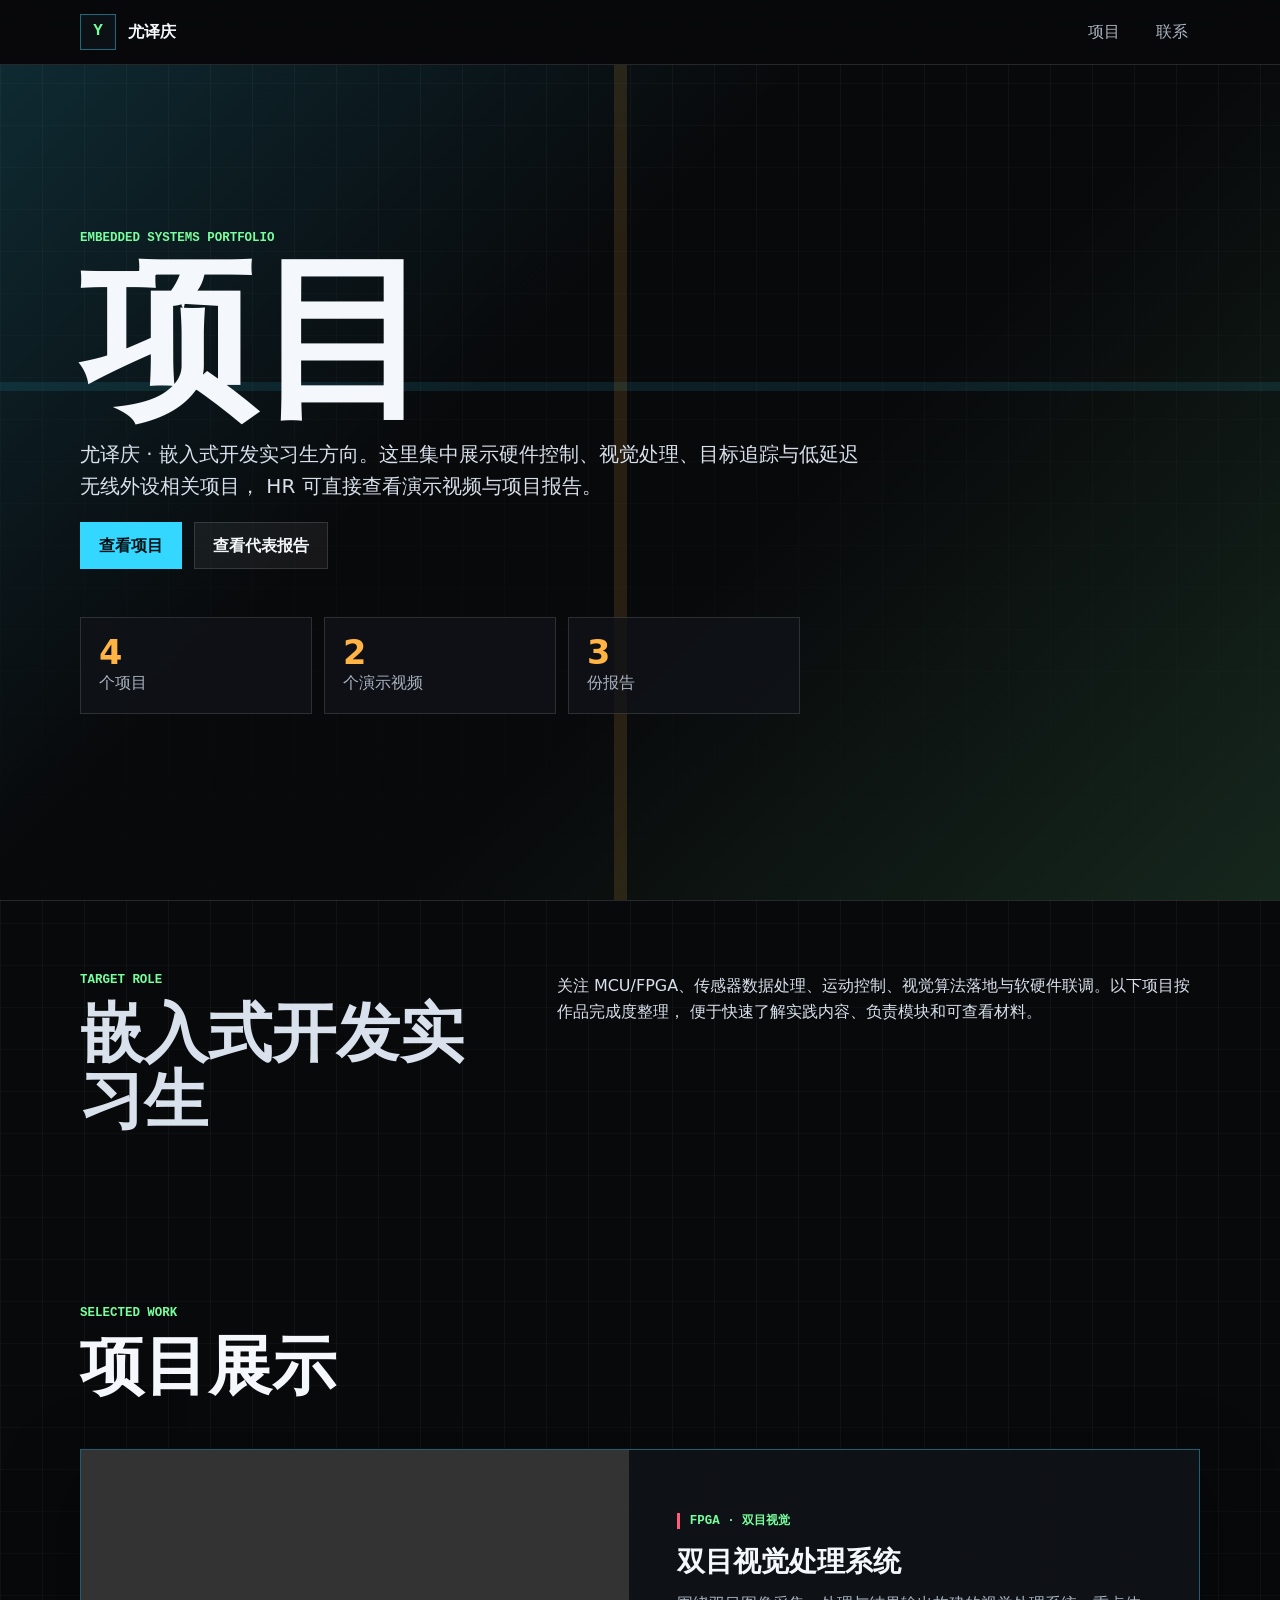
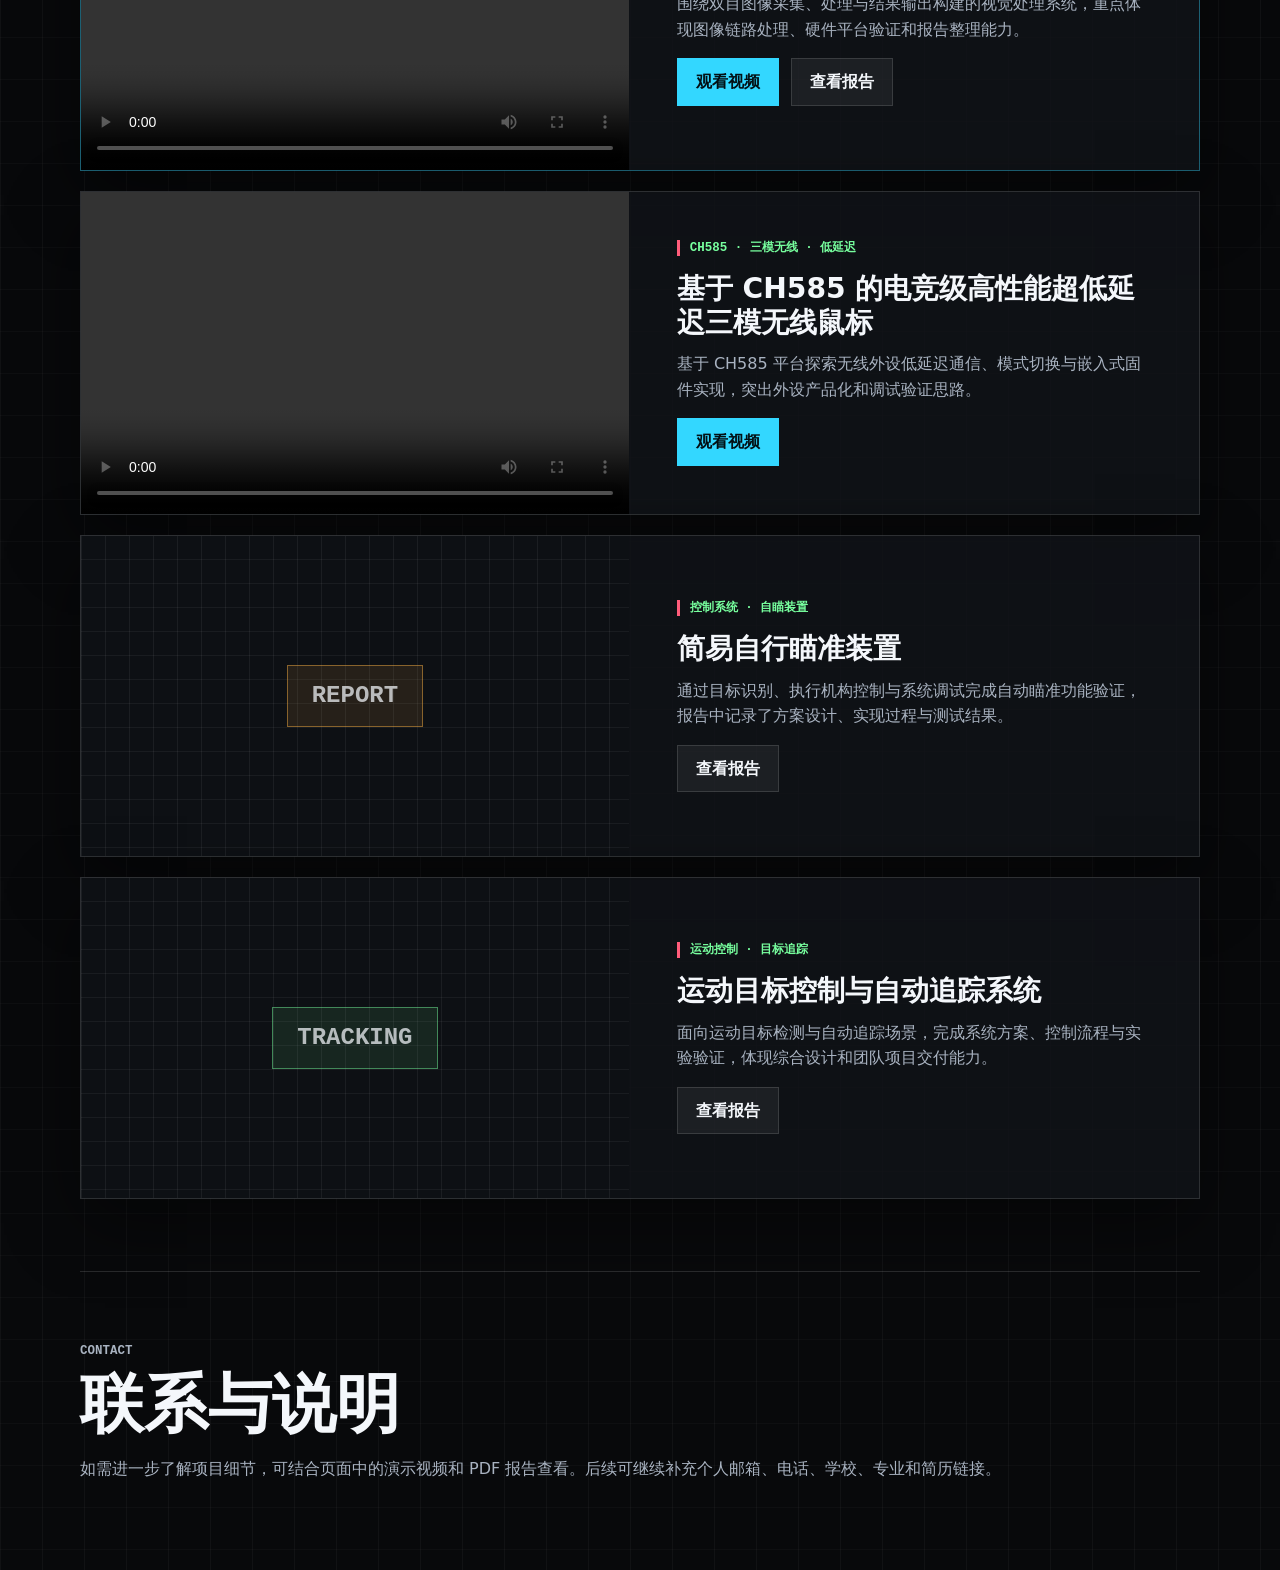
==== index.html @ e575bc6d "Add project portfolio site" ====
<!doctype html>
<html lang="zh-CN">
  <head>
    <meta charset="utf-8" />
    <meta name="viewport" content="width=device-width, initial-scale=1" />
    <title>尤译庆 | 嵌入式开发实习生项目集</title>
    <meta
      name="description"
      content="尤译庆的嵌入式开发实习生项目作品集，包含项目演示视频与报告文档。"
    />
    <link rel="stylesheet" href="styles.css" />
  </head>
  <body>
    <header class="site-header">
      <nav class="nav" aria-label="主导航">
        <a class="brand" href="#top" aria-label="返回首页">
          <span class="brand-mark">Y</span>
          <span>尤译庆</span>
        </a>
        <div class="nav-links">
          <a href="#projects">项目</a>
          <a href="#contact">联系</a>
        </div>
      </nav>
    </header>

    <main id="top">
      <section class="hero">
        <div class="hero-grid" aria-hidden="true"></div>
        <div class="hero-inner">
          <p class="eyebrow">Embedded Systems Portfolio</p>
          <h1>项目</h1>
          <p class="hero-copy">
            尤译庆 · 嵌入式开发实习生方向。这里集中展示硬件控制、视觉处理、目标追踪与低延迟无线外设相关项目，
            HR 可直接查看演示视频与项目报告。
          </p>
          <div class="hero-actions">
            <a class="button primary" href="#projects">查看项目</a>
            <a class="button secondary" href="assets/reports/binocular-vision-report.pdf" target="_blank" rel="noreferrer">
              查看代表报告
            </a>
          </div>
          <div class="stats" aria-label="作品集概览">
            <div>
              <strong>4</strong>
              <span>个项目</span>
            </div>
            <div>
              <strong>2</strong>
              <span>个演示视频</span>
            </div>
            <div>
              <strong>3</strong>
              <span>份报告</span>
            </div>
          </div>
        </div>
      </section>

      <section class="section intro" aria-label="求职方向">
        <div class="section-heading">
          <p class="eyebrow">Target Role</p>
          <h2>嵌入式开发实习生</h2>
        </div>
        <p>
          关注 MCU/FPGA、传感器数据处理、运动控制、视觉算法落地与软硬件联调。以下项目按作品完成度整理，
          便于快速了解实践内容、负责模块和可查看材料。
        </p>
      </section>

      <section id="projects" class="section projects">
        <div class="section-heading">
          <p class="eyebrow">Selected Work</p>
          <h2>项目展示</h2>
        </div>

        <article class="project featured">
          <div class="media-panel">
            <video controls preload="metadata" poster="" aria-label="双目视觉处理系统演示视频">
              <source src="assets/videos/binocular-vision.mp4" type="video/mp4" />
              当前浏览器不支持视频播放，请下载视频文件查看。
            </video>
          </div>
          <div class="project-content">
            <span class="tag">FPGA · 双目视觉</span>
            <h3>双目视觉处理系统</h3>
            <p>
              围绕双目图像采集、处理与结果输出构建的视觉处理系统，重点体现图像链路处理、硬件平台验证和报告整理能力。
            </p>
            <div class="project-actions">
              <a class="button primary" href="assets/videos/binocular-vision.mp4" target="_blank" rel="noreferrer">观看视频</a>
              <a class="button secondary" href="assets/reports/binocular-vision-report.pdf" target="_blank" rel="noreferrer">查看报告</a>
            </div>
          </div>
        </article>

        <article class="project">
          <div class="media-panel">
            <video controls preload="metadata" aria-label="CH585 三模无线鼠标演示视频">
              <source src="assets/videos/ch585-mouse.mp4" type="video/mp4" />
              当前浏览器不支持视频播放，请下载视频文件查看。
            </video>
          </div>
          <div class="project-content">
            <span class="tag">CH585 · 三模无线 · 低延迟</span>
            <h3>基于 CH585 的电竞级高性能超低延迟三模无线鼠标</h3>
            <p>
              基于 CH585 平台探索无线外设低延迟通信、模式切换与嵌入式固件实现，突出外设产品化和调试验证思路。
            </p>
            <div class="project-actions">
              <a class="button primary" href="assets/videos/ch585-mouse.mp4" target="_blank" rel="noreferrer">观看视频</a>
            </div>
          </div>
        </article>

        <article class="project">
          <div class="placeholder-panel">
            <span>REPORT</span>
          </div>
          <div class="project-content">
            <span class="tag">控制系统 · 自瞄装置</span>
            <h3>简易自行瞄准装置</h3>
            <p>
              通过目标识别、执行机构控制与系统调试完成自动瞄准功能验证，报告中记录了方案设计、实现过程与测试结果。
            </p>
            <div class="project-actions">
              <a class="button secondary" href="assets/reports/auto-aim-device-report.pdf" target="_blank" rel="noreferrer">查看报告</a>
            </div>
          </div>
        </article>

        <article class="project">
          <div class="placeholder-panel tracking">
            <span>TRACKING</span>
          </div>
          <div class="project-content">
            <span class="tag">运动控制 · 目标追踪</span>
            <h3>运动目标控制与自动追踪系统</h3>
            <p>
              面向运动目标检测与自动追踪场景，完成系统方案、控制流程与实验验证，体现综合设计和团队项目交付能力。
            </p>
            <div class="project-actions">
              <a class="button secondary" href="assets/reports/moving-target-tracking-report.pdf" target="_blank" rel="noreferrer">查看报告</a>
            </div>
          </div>
        </article>
      </section>

      <section id="contact" class="section contact">
        <div class="section-heading">
          <p class="eyebrow">Contact</p>
          <h2>联系与说明</h2>
        </div>
        <p>
          如需进一步了解项目细节，可结合页面中的演示视频和 PDF 报告查看。后续可继续补充个人邮箱、电话、学校、专业和简历链接。
        </p>
      </section>
    </main>
  </body>
</html>
---- styles.css ----
:root {
  color-scheme: dark;
  --bg: #08090b;
  --panel: #101318;
  --panel-strong: #161a21;
  --text: #f4f7fb;
  --muted: #a9b3c1;
  --line: rgba(255, 255, 255, 0.13);
  --cyan: #33d7ff;
  --green: #77ff9e;
  --amber: #ffb443;
  --red: #ff5c7a;
  --shadow: 0 24px 70px rgba(0, 0, 0, 0.45);
}

* {
  box-sizing: border-box;
}

html {
  scroll-behavior: smooth;
}

body {
  margin: 0;
  min-width: 320px;
  background:
    linear-gradient(90deg, rgba(255, 255, 255, 0.035) 1px, transparent 1px),
    linear-gradient(0deg, rgba(255, 255, 255, 0.025) 1px, transparent 1px),
    var(--bg);
  background-size: 42px 42px;
  color: var(--text);
  font-family:
    Inter, ui-sans-serif, system-ui, -apple-system, BlinkMacSystemFont, "Segoe UI",
    "Microsoft YaHei", sans-serif;
  line-height: 1.6;
}

a {
  color: inherit;
  text-decoration: none;
}

.site-header {
  position: sticky;
  top: 0;
  z-index: 10;
  border-bottom: 1px solid var(--line);
  background: rgba(8, 9, 11, 0.88);
  backdrop-filter: blur(18px);
}

.nav {
  display: flex;
  align-items: center;
  justify-content: space-between;
  width: min(1120px, calc(100% - 32px));
  min-height: 64px;
  margin: 0 auto;
}

.brand,
.nav-links {
  display: flex;
  align-items: center;
  gap: 12px;
}

.brand {
  font-weight: 800;
}

.brand-mark {
  display: grid;
  width: 36px;
  height: 36px;
  place-items: center;
  border: 1px solid rgba(51, 215, 255, 0.45);
  background: #0b1115;
  color: var(--green);
  font-family: ui-monospace, SFMono-Regular, Menlo, Consolas, monospace;
}

.nav-links a {
  min-width: 56px;
  padding: 8px 10px;
  border: 1px solid transparent;
  color: var(--muted);
  text-align: center;
}

.nav-links a:hover {
  border-color: var(--line);
  color: var(--text);
}

.hero {
  position: relative;
  min-height: calc(100vh - 64px);
  display: grid;
  align-items: center;
  overflow: hidden;
  border-bottom: 1px solid var(--line);
}

.hero::before {
  content: "";
  position: absolute;
  inset: 0;
  background:
    linear-gradient(135deg, rgba(51, 215, 255, 0.16), transparent 38%),
    linear-gradient(315deg, rgba(119, 255, 158, 0.12), transparent 42%),
    linear-gradient(180deg, transparent 0%, rgba(8, 9, 11, 0.9) 92%);
  pointer-events: none;
}

.hero-grid {
  position: absolute;
  inset: 0;
  background:
    linear-gradient(90deg, transparent 0 48%, rgba(255, 180, 67, 0.22) 48% 49%, transparent 49% 100%),
    linear-gradient(0deg, transparent 0 61%, rgba(51, 215, 255, 0.18) 61% 62%, transparent 62% 100%);
  opacity: 0.6;
}

.hero-inner,
.section {
  position: relative;
  width: min(1120px, calc(100% - 32px));
  margin: 0 auto;
}

.hero-inner {
  padding: 76px 0 96px;
}

.eyebrow {
  margin: 0 0 12px;
  color: var(--green);
  font: 700 0.78rem/1.2 ui-monospace, SFMono-Regular, Menlo, Consolas, monospace;
  letter-spacing: 0;
  text-transform: uppercase;
}

h1,
h2,
h3,
p {
  margin-top: 0;
}

h1 {
  max-width: 760px;
  margin-bottom: 18px;
  font-size: clamp(4rem, 18vw, 11rem);
  line-height: 0.92;
  letter-spacing: 0;
}

h2 {
  margin-bottom: 18px;
  font-size: clamp(2rem, 5vw, 4rem);
  line-height: 1.05;
  letter-spacing: 0;
}

h3 {
  margin-bottom: 12px;
  font-size: clamp(1.35rem, 2.2vw, 2rem);
  line-height: 1.2;
  letter-spacing: 0;
}

.hero-copy {
  max-width: 780px;
  color: #d8e0eb;
  font-size: clamp(1rem, 2vw, 1.25rem);
}

.hero-actions,
.project-actions {
  display: flex;
  flex-wrap: wrap;
  gap: 12px;
}

.button {
  display: inline-flex;
  min-height: 44px;
  align-items: center;
  justify-content: center;
  padding: 10px 18px;
  border: 1px solid var(--line);
  font-weight: 800;
  transition:
    transform 160ms ease,
    border-color 160ms ease,
    background 160ms ease;
}

.button:hover {
  transform: translateY(-2px);
}

.button.primary {
  border-color: rgba(51, 215, 255, 0.55);
  background: var(--cyan);
  color: #031015;
}

.button.secondary {
  background: rgba(255, 255, 255, 0.06);
  color: var(--text);
}

.stats {
  display: grid;
  grid-template-columns: repeat(3, minmax(0, 1fr));
  gap: 12px;
  max-width: 720px;
  margin-top: 48px;
}

.stats div {
  min-height: 96px;
  padding: 18px;
  border: 1px solid var(--line);
  background: rgba(16, 19, 24, 0.76);
}

.stats strong {
  display: block;
  color: var(--amber);
  font-size: 2.1rem;
  line-height: 1;
}

.stats span {
  color: var(--muted);
}

.section {
  padding: 72px 0;
}

.intro {
  display: grid;
  grid-template-columns: minmax(220px, 0.8fr) minmax(0, 1.2fr);
  gap: 48px;
  color: #d9e1ed;
}

.projects {
  display: grid;
  gap: 20px;
}

.section-heading {
  margin-bottom: 10px;
}

.project {
  display: grid;
  grid-template-columns: minmax(280px, 0.98fr) minmax(0, 1.02fr);
  gap: 0;
  overflow: hidden;
  border: 1px solid var(--line);
  background: rgba(16, 19, 24, 0.82);
  box-shadow: var(--shadow);
}

.project.featured {
  border-color: rgba(51, 215, 255, 0.4);
}

.media-panel,
.placeholder-panel {
  min-height: 320px;
  background:
    linear-gradient(90deg, rgba(255, 255, 255, 0.06) 1px, transparent 1px),
    linear-gradient(0deg, rgba(255, 255, 255, 0.05) 1px, transparent 1px),
    #0d1014;
  background-size: 24px 24px;
}

.media-panel video {
  display: block;
  width: 100%;
  height: 100%;
  min-height: 320px;
  object-fit: contain;
  background: #050607;
}

.placeholder-panel {
  display: grid;
  place-items: center;
  color: rgba(244, 247, 251, 0.72);
  font: 800 1.5rem/1 ui-monospace, SFMono-Regular, Menlo, Consolas, monospace;
}

.placeholder-panel span {
  border: 1px solid rgba(255, 180, 67, 0.45);
  padding: 18px 24px;
  background: rgba(255, 180, 67, 0.1);
}

.placeholder-panel.tracking span {
  border-color: rgba(119, 255, 158, 0.45);
  background: rgba(119, 255, 158, 0.09);
}

.project-content {
  display: flex;
  flex-direction: column;
  justify-content: center;
  min-height: 320px;
  padding: clamp(24px, 4vw, 48px);
}

.project-content p,
.contact p {
  color: var(--muted);
}

.tag {
  display: inline-flex;
  width: fit-content;
  margin-bottom: 16px;
  border-left: 3px solid var(--red);
  padding-left: 10px;
  color: var(--green);
  font: 700 0.78rem/1.3 ui-monospace, SFMono-Regular, Menlo, Consolas, monospace;
}

.contact {
  border-top: 1px solid var(--line);
}

@media (max-width: 760px) {
  .nav {
    width: min(100% - 24px, 1120px);
  }

  .nav-links {
    gap: 4px;
  }

  .hero-inner,
  .section {
    width: min(100% - 24px, 1120px);
  }

  .hero {
    min-height: auto;
  }

  .hero-inner {
    padding: 56px 0 64px;
  }

  h1 {
    font-size: clamp(4.5rem, 28vw, 8rem);
  }

  .stats,
  .intro,
  .project {
    grid-template-columns: 1fr;
  }

  .stats div {
    min-height: 82px;
  }

  .section {
    padding: 54px 0;
  }

  .media-panel,
  .placeholder-panel,
  .media-panel video,
  .project-content {
    min-height: 240px;
  }
}

@media (max-width: 480px) {
  .brand span:last-child {
    display: none;
  }

  .stats {
    grid-template-columns: 1fr;
  }

  .button {
    width: 100%;
  }
}
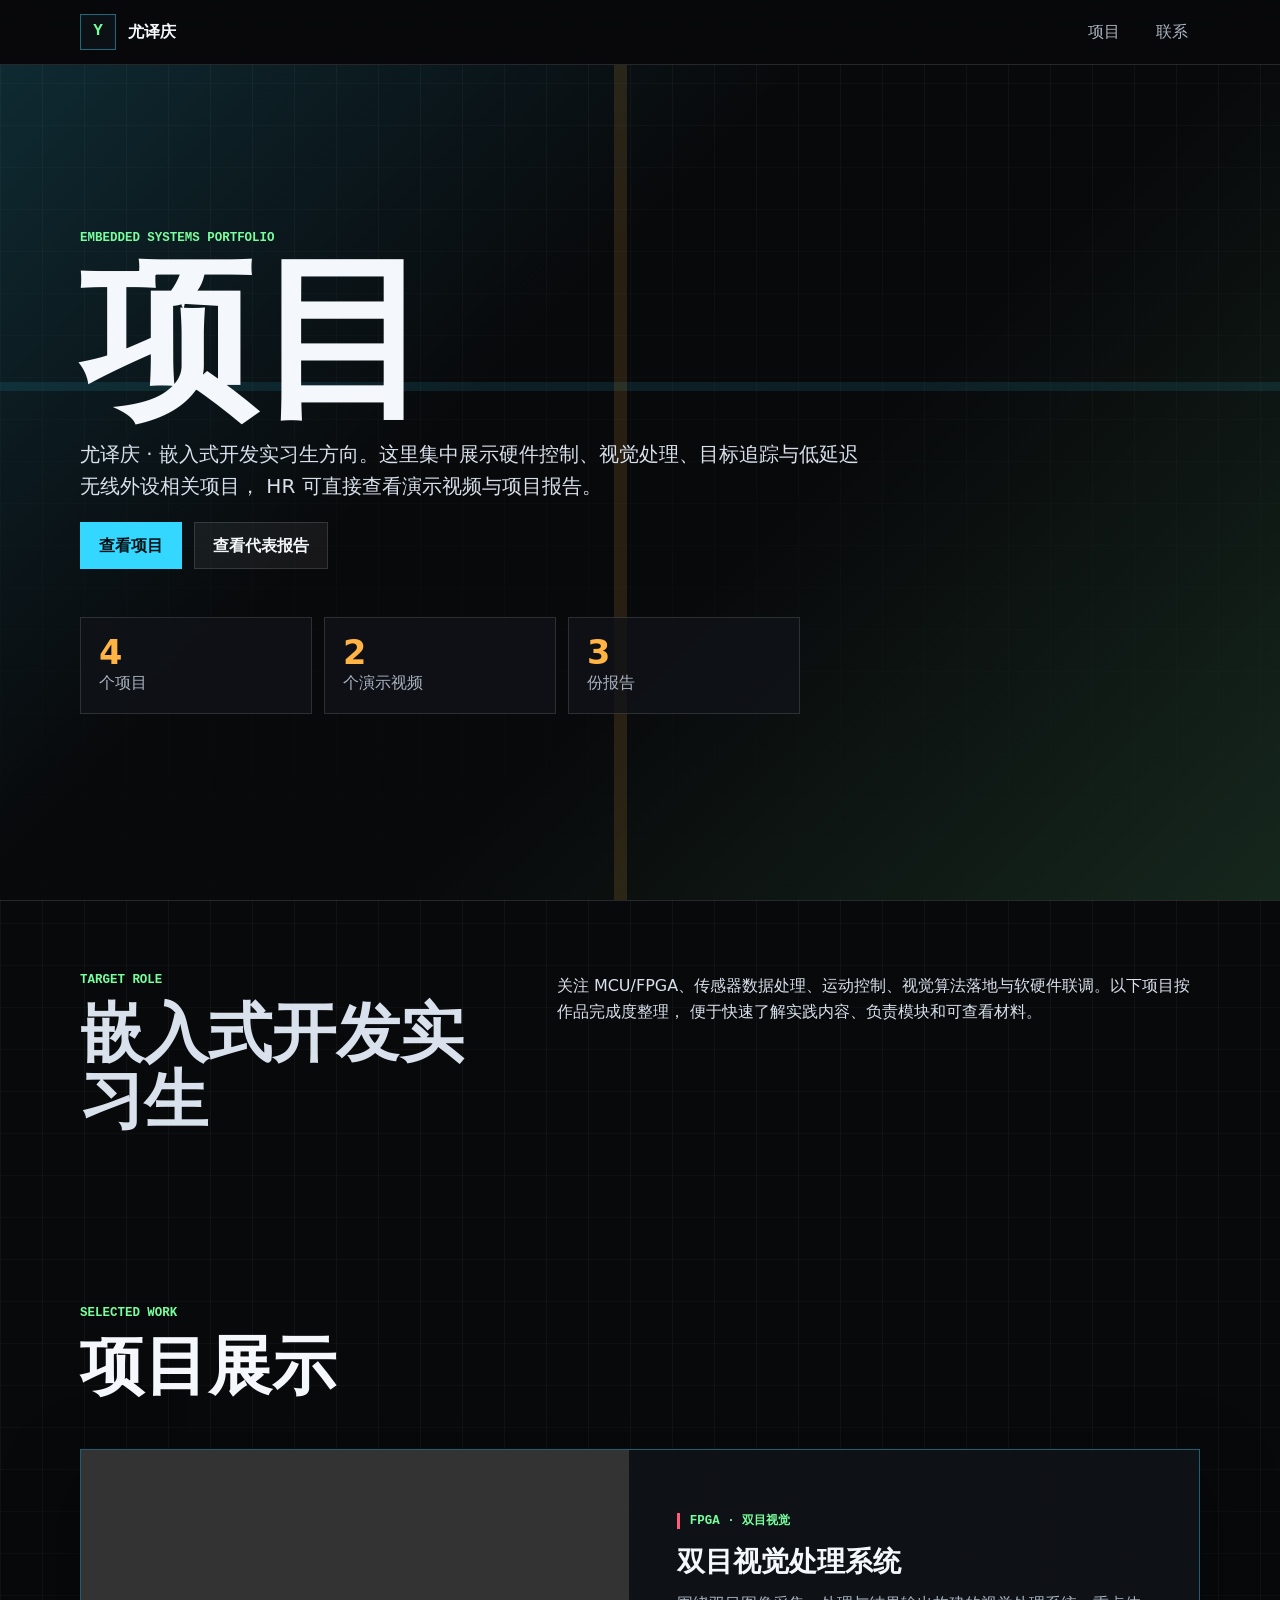
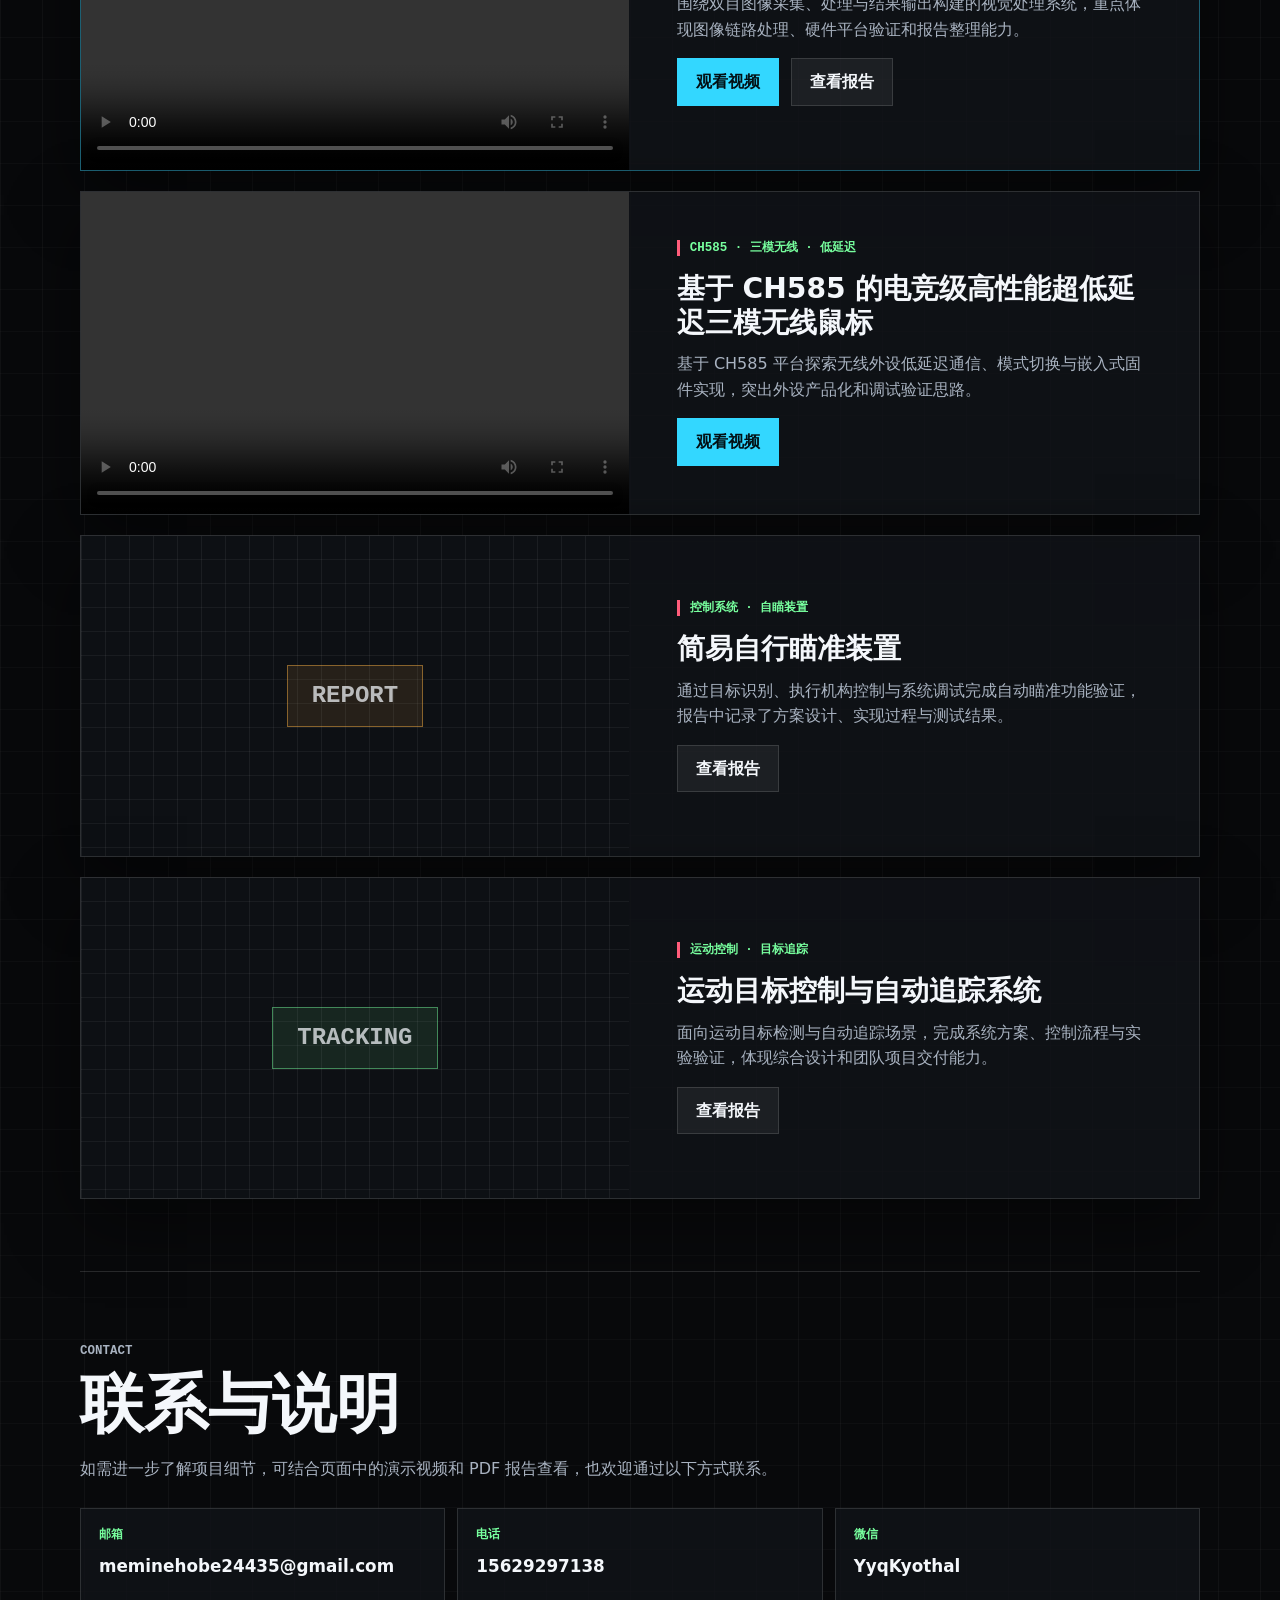
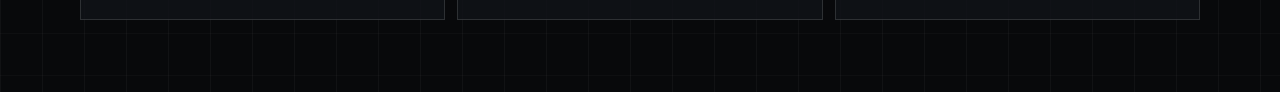
==== commit 81f14a6b: "Add contact information" ====
--- a/index.html
+++ b/index.html
@@ -152,8 +152,22 @@
           <h2>联系与说明</h2>
         </div>
         <p>
-          如需进一步了解项目细节，可结合页面中的演示视频和 PDF 报告查看。后续可继续补充个人邮箱、电话、学校、专业和简历链接。
+          如需进一步了解项目细节，可结合页面中的演示视频和 PDF 报告查看，也欢迎通过以下方式联系。
         </p>
+        <div class="contact-list" aria-label="联系方式">
+          <a href="mailto:meminehobe24435@gmail.com">
+            <span>邮箱</span>
+            <strong>meminehobe24435@gmail.com</strong>
+          </a>
+          <a href="tel:15629297138">
+            <span>电话</span>
+            <strong>15629297138</strong>
+          </a>
+          <div>
+            <span>微信</span>
+            <strong>YyqKyothal</strong>
+          </div>
+        </div>
       </section>
     </main>
   </body>
--- a/styles.css
+++ b/styles.css
@@ -337,6 +337,39 @@
   border-top: 1px solid var(--line);
 }
 
+.contact-list {
+  display: grid;
+  grid-template-columns: repeat(3, minmax(0, 1fr));
+  gap: 12px;
+  margin-top: 26px;
+}
+
+.contact-list a,
+.contact-list div {
+  min-height: 112px;
+  padding: 18px;
+  border: 1px solid var(--line);
+  background: rgba(16, 19, 24, 0.82);
+}
+
+.contact-list span {
+  display: block;
+  margin-bottom: 10px;
+  color: var(--green);
+  font: 700 0.78rem/1.3 ui-monospace, SFMono-Regular, Menlo, Consolas, monospace;
+}
+
+.contact-list strong {
+  overflow-wrap: anywhere;
+  color: var(--text);
+  font-size: 1.05rem;
+}
+
+.contact-list a:hover {
+  border-color: rgba(51, 215, 255, 0.55);
+  background: rgba(51, 215, 255, 0.08);
+}
+
 @media (max-width: 760px) {
   .nav {
     width: min(100% - 24px, 1120px);
@@ -365,7 +398,8 @@
 
   .stats,
   .intro,
-  .project {
+  .project,
+  .contact-list {
     grid-template-columns: 1fr;
   }
 
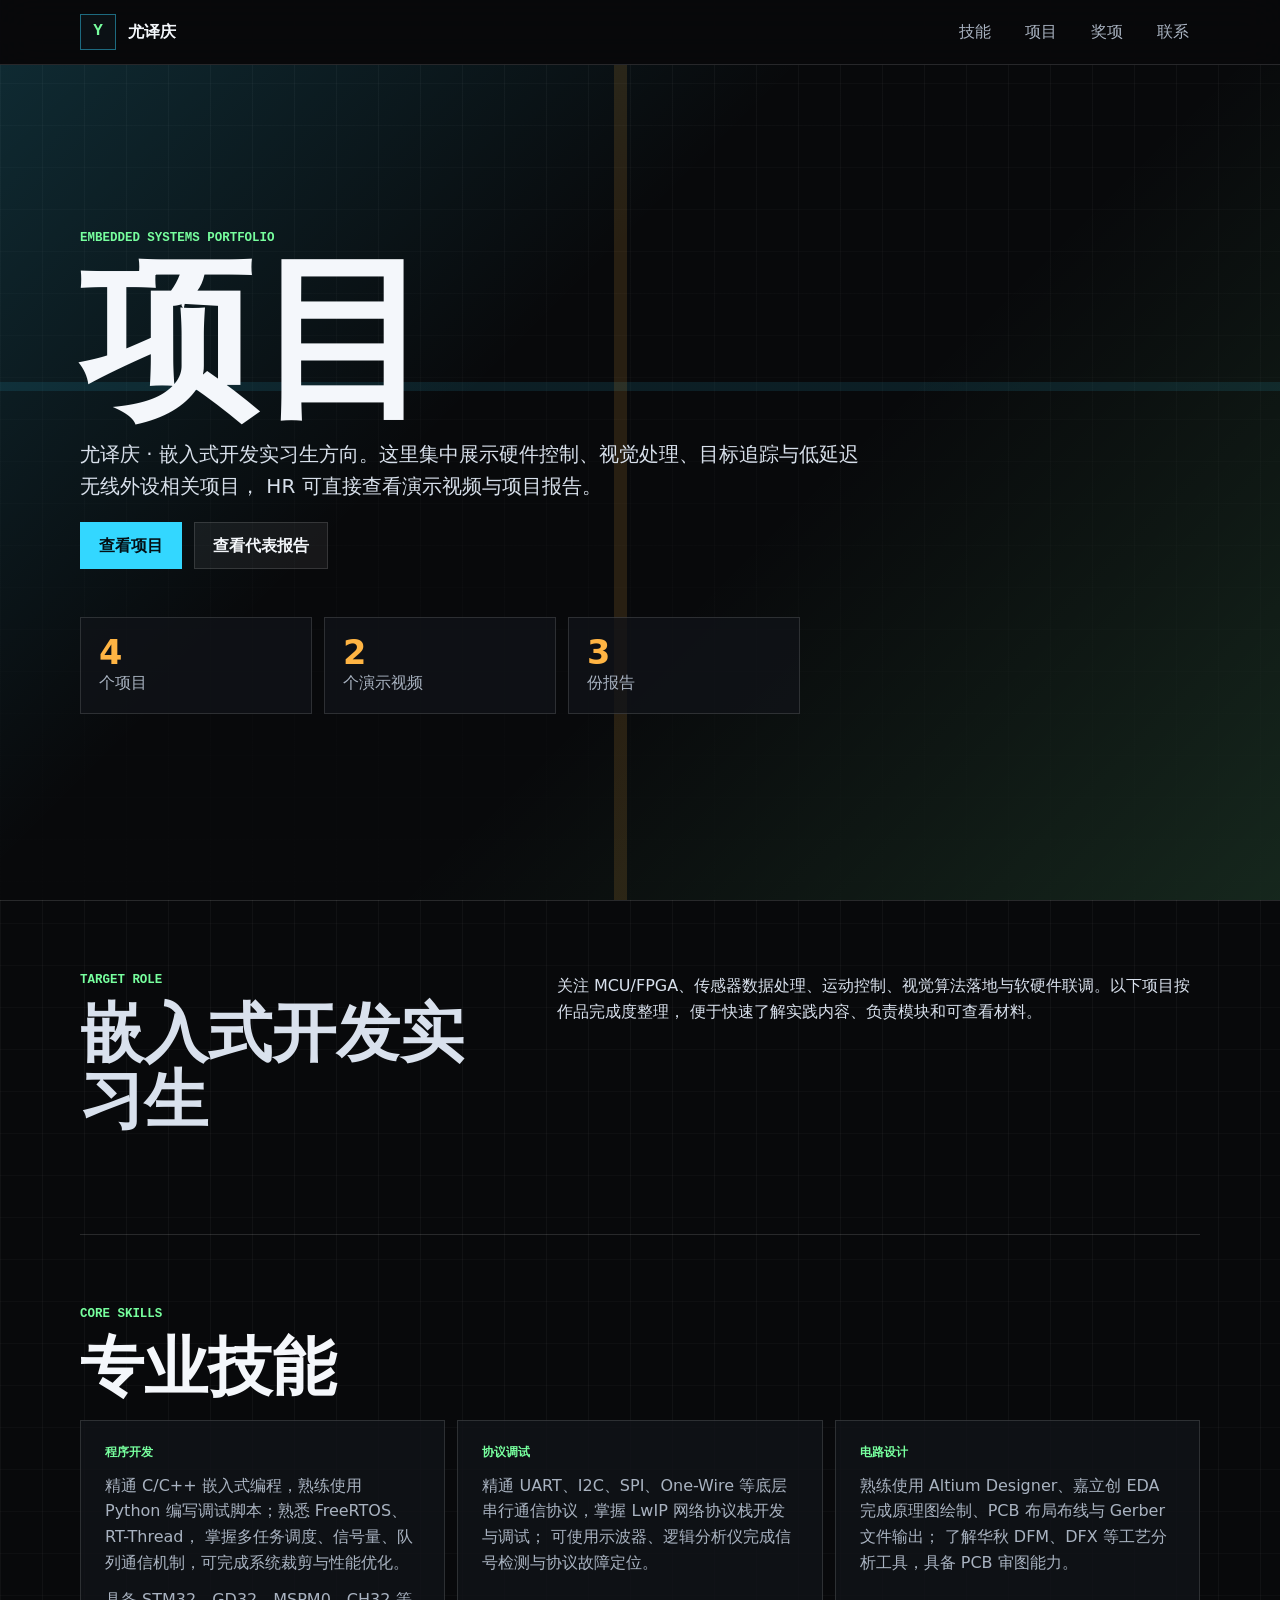
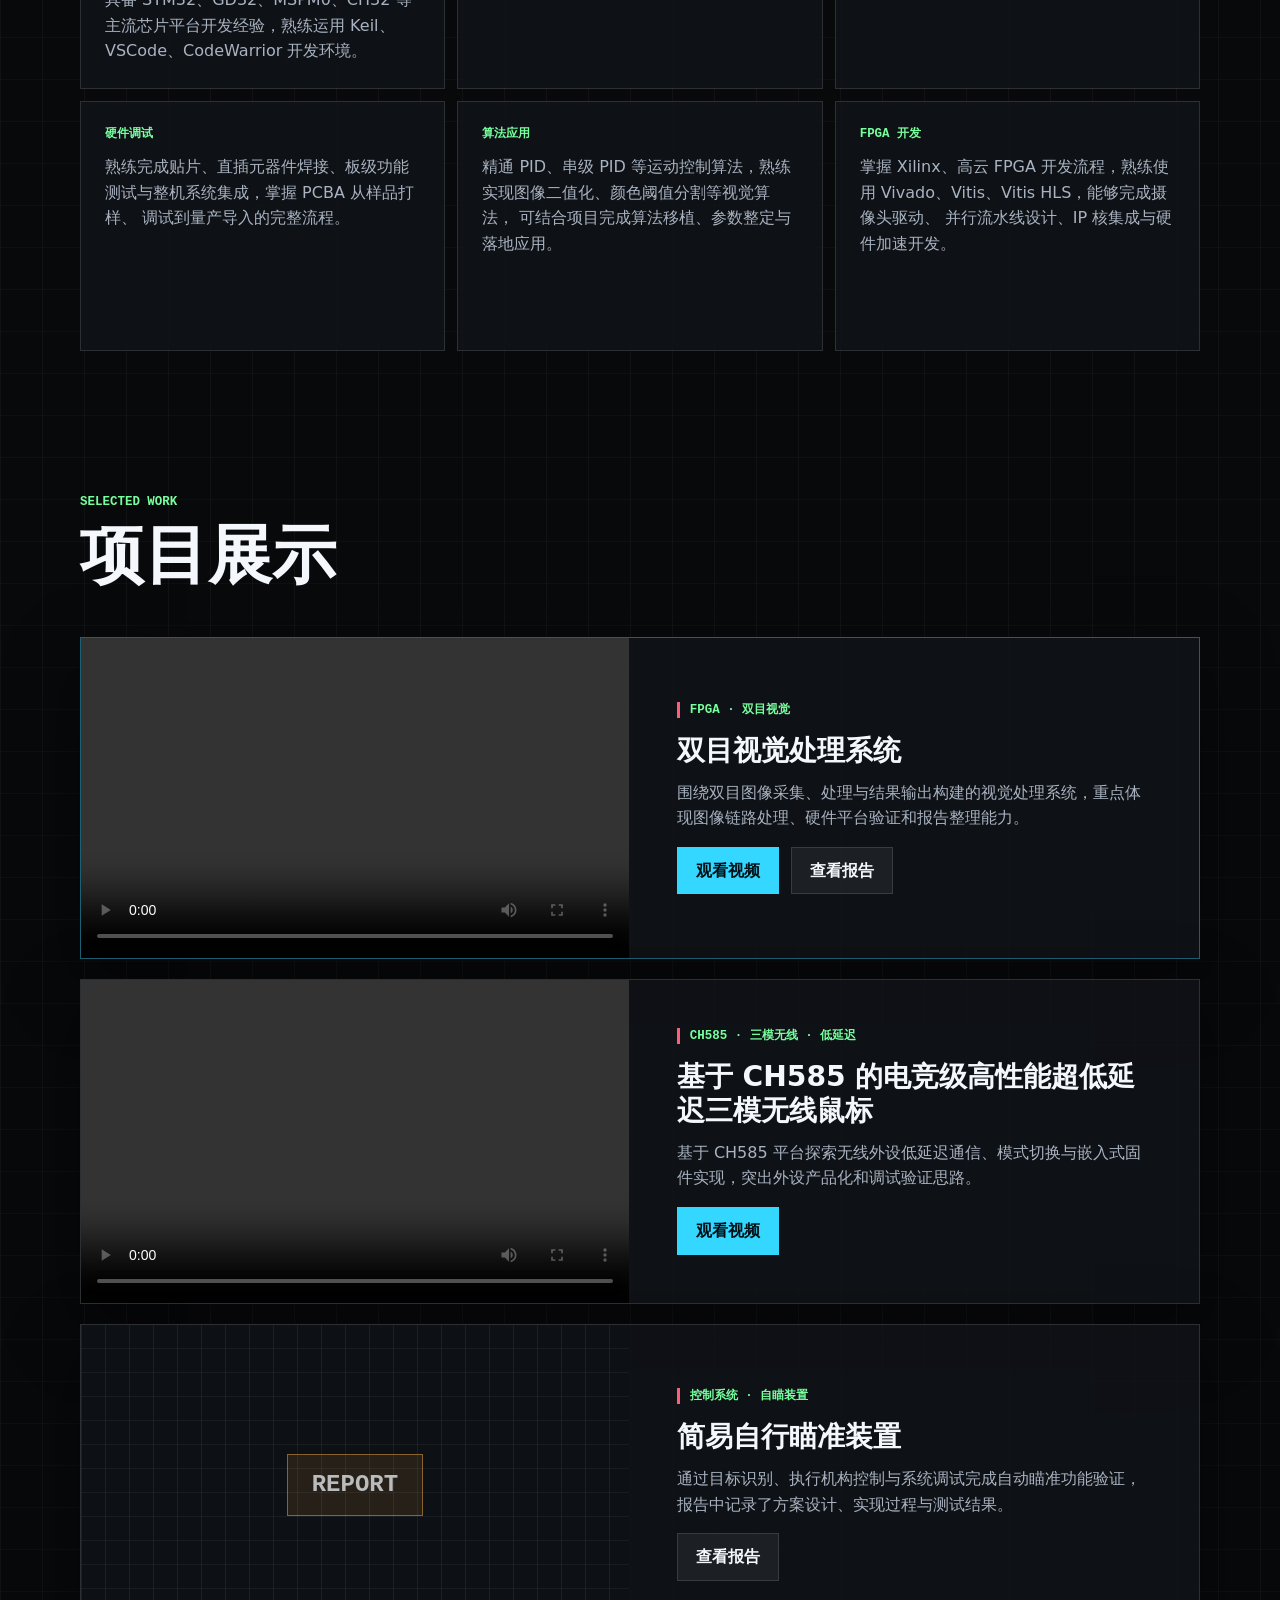
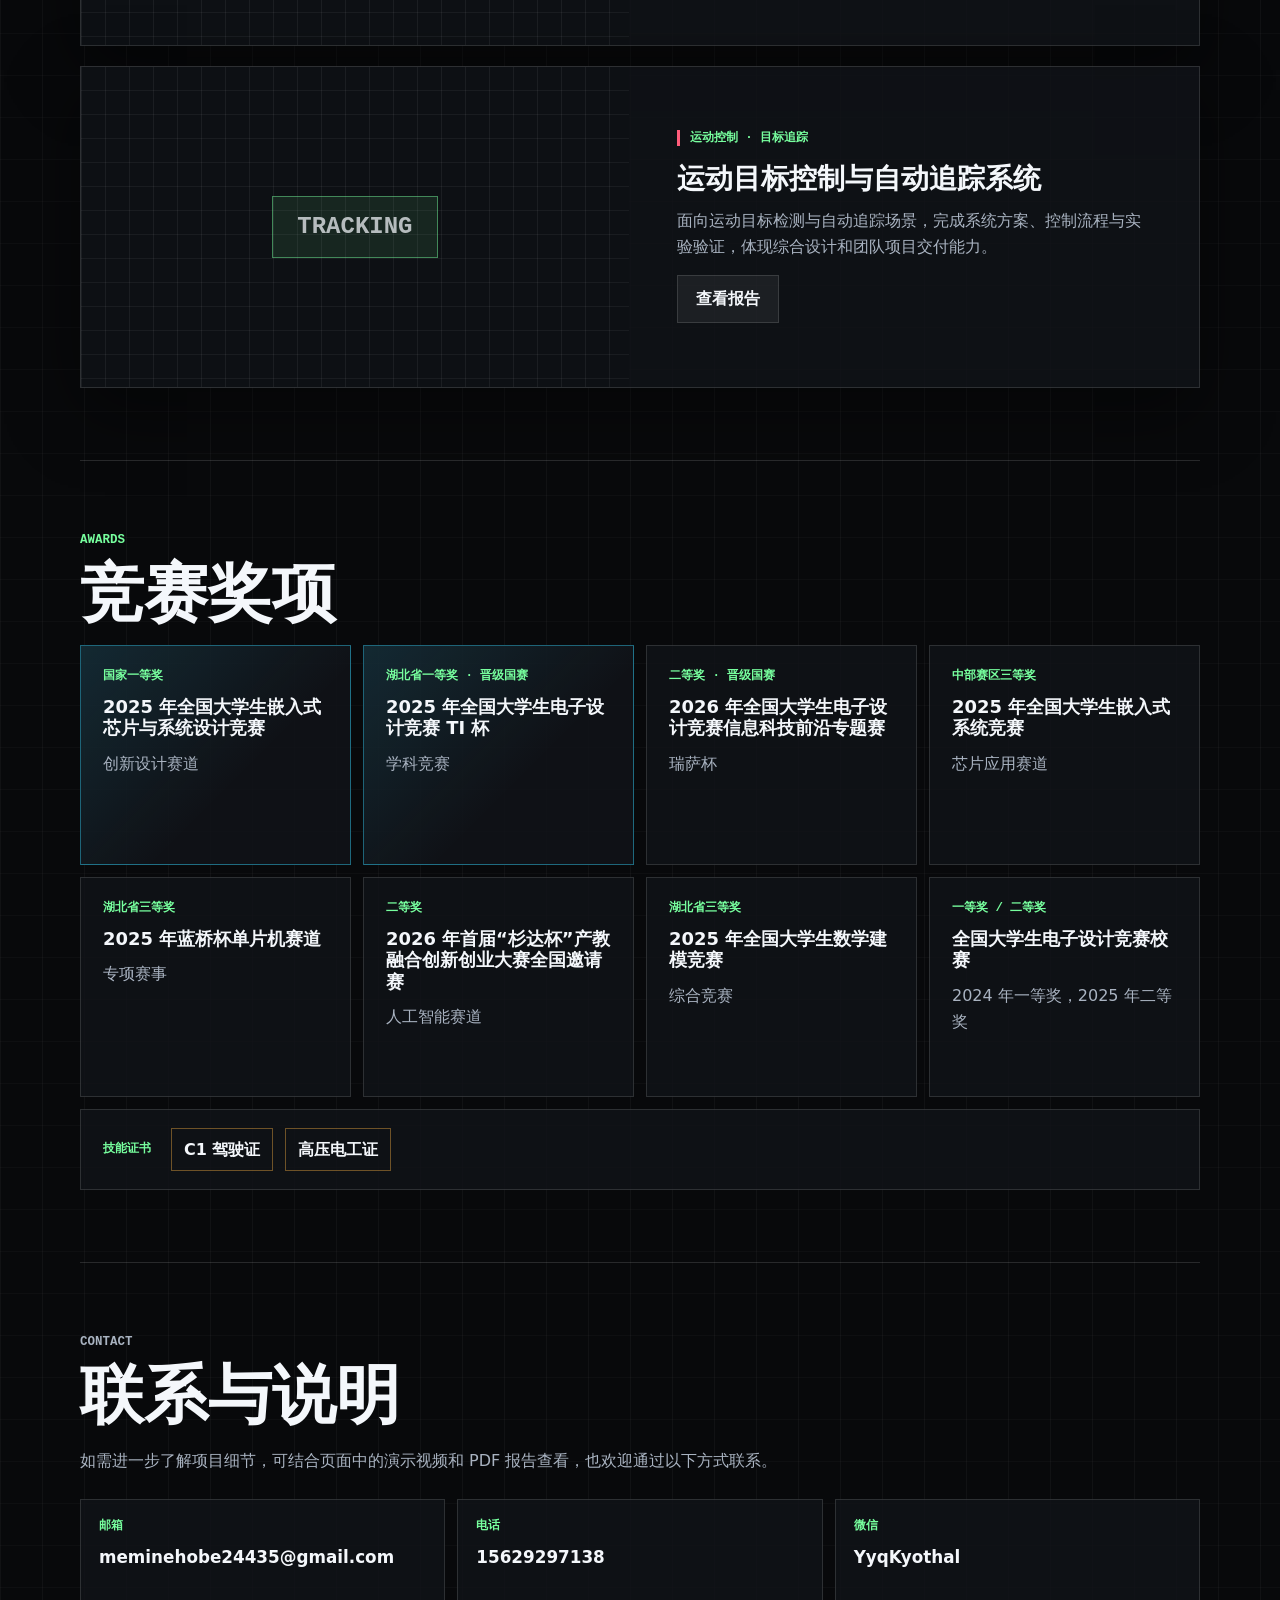
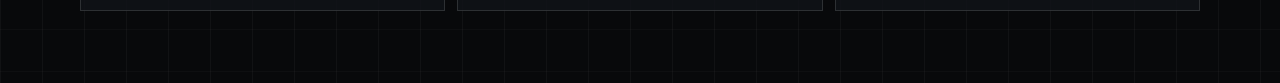
==== commit 3e82fa08: "Add skills and awards sections" ====
--- a/index.html
+++ b/index.html
@@ -18,7 +18,9 @@
           <span>尤译庆</span>
         </a>
         <div class="nav-links">
+          <a href="#skills">技能</a>
           <a href="#projects">项目</a>
+          <a href="#awards">奖项</a>
           <a href="#contact">联系</a>
         </div>
       </nav>
@@ -68,6 +70,58 @@
         </p>
       </section>
 
+      <section id="skills" class="section skills">
+        <div class="section-heading">
+          <p class="eyebrow">Core Skills</p>
+          <h2>专业技能</h2>
+        </div>
+        <div class="skill-grid">
+          <article>
+            <span>程序开发</span>
+            <p>
+              精通 C/C++ 嵌入式编程，熟练使用 Python 编写调试脚本；熟悉 FreeRTOS、RT-Thread，
+              掌握多任务调度、信号量、队列通信机制，可完成系统裁剪与性能优化。
+            </p>
+            <p>具备 STM32、GD32、MSPM0、CH32 等主流芯片平台开发经验，熟练运用 Keil、VSCode、CodeWarrior 开发环境。</p>
+          </article>
+          <article>
+            <span>协议调试</span>
+            <p>
+              精通 UART、I2C、SPI、One-Wire 等底层串行通信协议，掌握 LwIP 网络协议栈开发与调试；
+              可使用示波器、逻辑分析仪完成信号检测与协议故障定位。
+            </p>
+          </article>
+          <article>
+            <span>电路设计</span>
+            <p>
+              熟练使用 Altium Designer、嘉立创 EDA 完成原理图绘制、PCB 布局布线与 Gerber 文件输出；
+              了解华秋 DFM、DFX 等工艺分析工具，具备 PCB 审图能力。
+            </p>
+          </article>
+          <article>
+            <span>硬件调试</span>
+            <p>
+              熟练完成贴片、直插元器件焊接、板级功能测试与整机系统集成，掌握 PCBA 从样品打样、
+              调试到量产导入的完整流程。
+            </p>
+          </article>
+          <article>
+            <span>算法应用</span>
+            <p>
+              精通 PID、串级 PID 等运动控制算法，熟练实现图像二值化、颜色阈值分割等视觉算法，
+              可结合项目完成算法移植、参数整定与落地应用。
+            </p>
+          </article>
+          <article>
+            <span>FPGA 开发</span>
+            <p>
+              掌握 Xilinx、高云 FPGA 开发流程，熟练使用 Vivado、Vitis、Vitis HLS，能够完成摄像头驱动、
+              并行流水线设计、IP 核集成与硬件加速开发。
+            </p>
+          </article>
+        </div>
+      </section>
+
       <section id="projects" class="section projects">
         <div class="section-heading">
           <p class="eyebrow">Selected Work</p>
@@ -144,6 +198,60 @@
             </div>
           </div>
         </article>
+      </section>
+
+      <section id="awards" class="section awards">
+        <div class="section-heading">
+          <p class="eyebrow">Awards</p>
+          <h2>竞赛奖项</h2>
+        </div>
+        <div class="award-board">
+          <article class="award-card highlight">
+            <span>国家一等奖</span>
+            <h3>2025 年全国大学生嵌入式芯片与系统设计竞赛</h3>
+            <p>创新设计赛道</p>
+          </article>
+          <article class="award-card highlight">
+            <span>湖北省一等奖 · 晋级国赛</span>
+            <h3>2025 年全国大学生电子设计竞赛 TI 杯</h3>
+            <p>学科竞赛</p>
+          </article>
+          <article class="award-card">
+            <span>二等奖 · 晋级国赛</span>
+            <h3>2026 年全国大学生电子设计竞赛信息科技前沿专题赛</h3>
+            <p>瑞萨杯</p>
+          </article>
+          <article class="award-card">
+            <span>中部赛区三等奖</span>
+            <h3>2025 年全国大学生嵌入式系统竞赛</h3>
+            <p>芯片应用赛道</p>
+          </article>
+          <article class="award-card">
+            <span>湖北省三等奖</span>
+            <h3>2025 年蓝桥杯单片机赛道</h3>
+            <p>专项赛事</p>
+          </article>
+          <article class="award-card">
+            <span>二等奖</span>
+            <h3>2026 年首届“杉达杯”产教融合创新创业大赛全国邀请赛</h3>
+            <p>人工智能赛道</p>
+          </article>
+          <article class="award-card">
+            <span>湖北省三等奖</span>
+            <h3>2025 年全国大学生数学建模竞赛</h3>
+            <p>综合竞赛</p>
+          </article>
+          <article class="award-card">
+            <span>一等奖 / 二等奖</span>
+            <h3>全国大学生电子设计竞赛校赛</h3>
+            <p>2024 年一等奖，2025 年二等奖</p>
+          </article>
+        </div>
+        <div class="cert-strip">
+          <span>技能证书</span>
+          <strong>C1 驾驶证</strong>
+          <strong>高压电工证</strong>
+        </div>
       </section>
 
       <section id="contact" class="section contact">
--- a/styles.css
+++ b/styles.css
@@ -82,7 +82,7 @@
 }
 
 .nav-links a {
-  min-width: 56px;
+  min-width: 48px;
   padding: 8px 10px;
   border: 1px solid transparent;
   color: var(--muted);
@@ -255,6 +255,45 @@
   gap: 20px;
 }
 
+.skills {
+  border-top: 1px solid var(--line);
+}
+
+.skill-grid {
+  display: grid;
+  grid-template-columns: repeat(3, minmax(0, 1fr));
+  gap: 12px;
+}
+
+.skill-grid article,
+.award-card {
+  border: 1px solid var(--line);
+  background: rgba(16, 19, 24, 0.82);
+}
+
+.skill-grid article {
+  min-height: 250px;
+  padding: 24px;
+}
+
+.skill-grid span,
+.award-card span,
+.cert-strip span {
+  display: block;
+  margin-bottom: 12px;
+  color: var(--green);
+  font: 700 0.78rem/1.3 ui-monospace, SFMono-Regular, Menlo, Consolas, monospace;
+}
+
+.skill-grid p {
+  margin-bottom: 12px;
+  color: var(--muted);
+}
+
+.skill-grid p:last-child {
+  margin-bottom: 0;
+}
+
 .section-heading {
   margin-bottom: 10px;
 }
@@ -337,6 +376,57 @@
   border-top: 1px solid var(--line);
 }
 
+.awards {
+  border-top: 1px solid var(--line);
+}
+
+.award-board {
+  display: grid;
+  grid-template-columns: repeat(4, minmax(0, 1fr));
+  gap: 12px;
+}
+
+.award-card {
+  min-height: 220px;
+  padding: 22px;
+}
+
+.award-card.highlight {
+  border-color: rgba(51, 215, 255, 0.42);
+  background:
+    linear-gradient(135deg, rgba(51, 215, 255, 0.12), transparent 60%),
+    rgba(16, 19, 24, 0.88);
+}
+
+.award-card h3 {
+  font-size: 1.12rem;
+}
+
+.award-card p {
+  color: var(--muted);
+}
+
+.cert-strip {
+  display: flex;
+  flex-wrap: wrap;
+  align-items: center;
+  gap: 12px;
+  margin-top: 12px;
+  border: 1px solid var(--line);
+  padding: 18px 22px;
+  background: rgba(16, 19, 24, 0.82);
+}
+
+.cert-strip span {
+  margin: 0 8px 0 0;
+}
+
+.cert-strip strong {
+  border: 1px solid rgba(255, 180, 67, 0.4);
+  padding: 8px 12px;
+  color: var(--text);
+}
+
 .contact-list {
   display: grid;
   grid-template-columns: repeat(3, minmax(0, 1fr));
@@ -399,6 +489,8 @@
   .stats,
   .intro,
   .project,
+  .skill-grid,
+  .award-board,
   .contact-list {
     grid-template-columns: 1fr;
   }
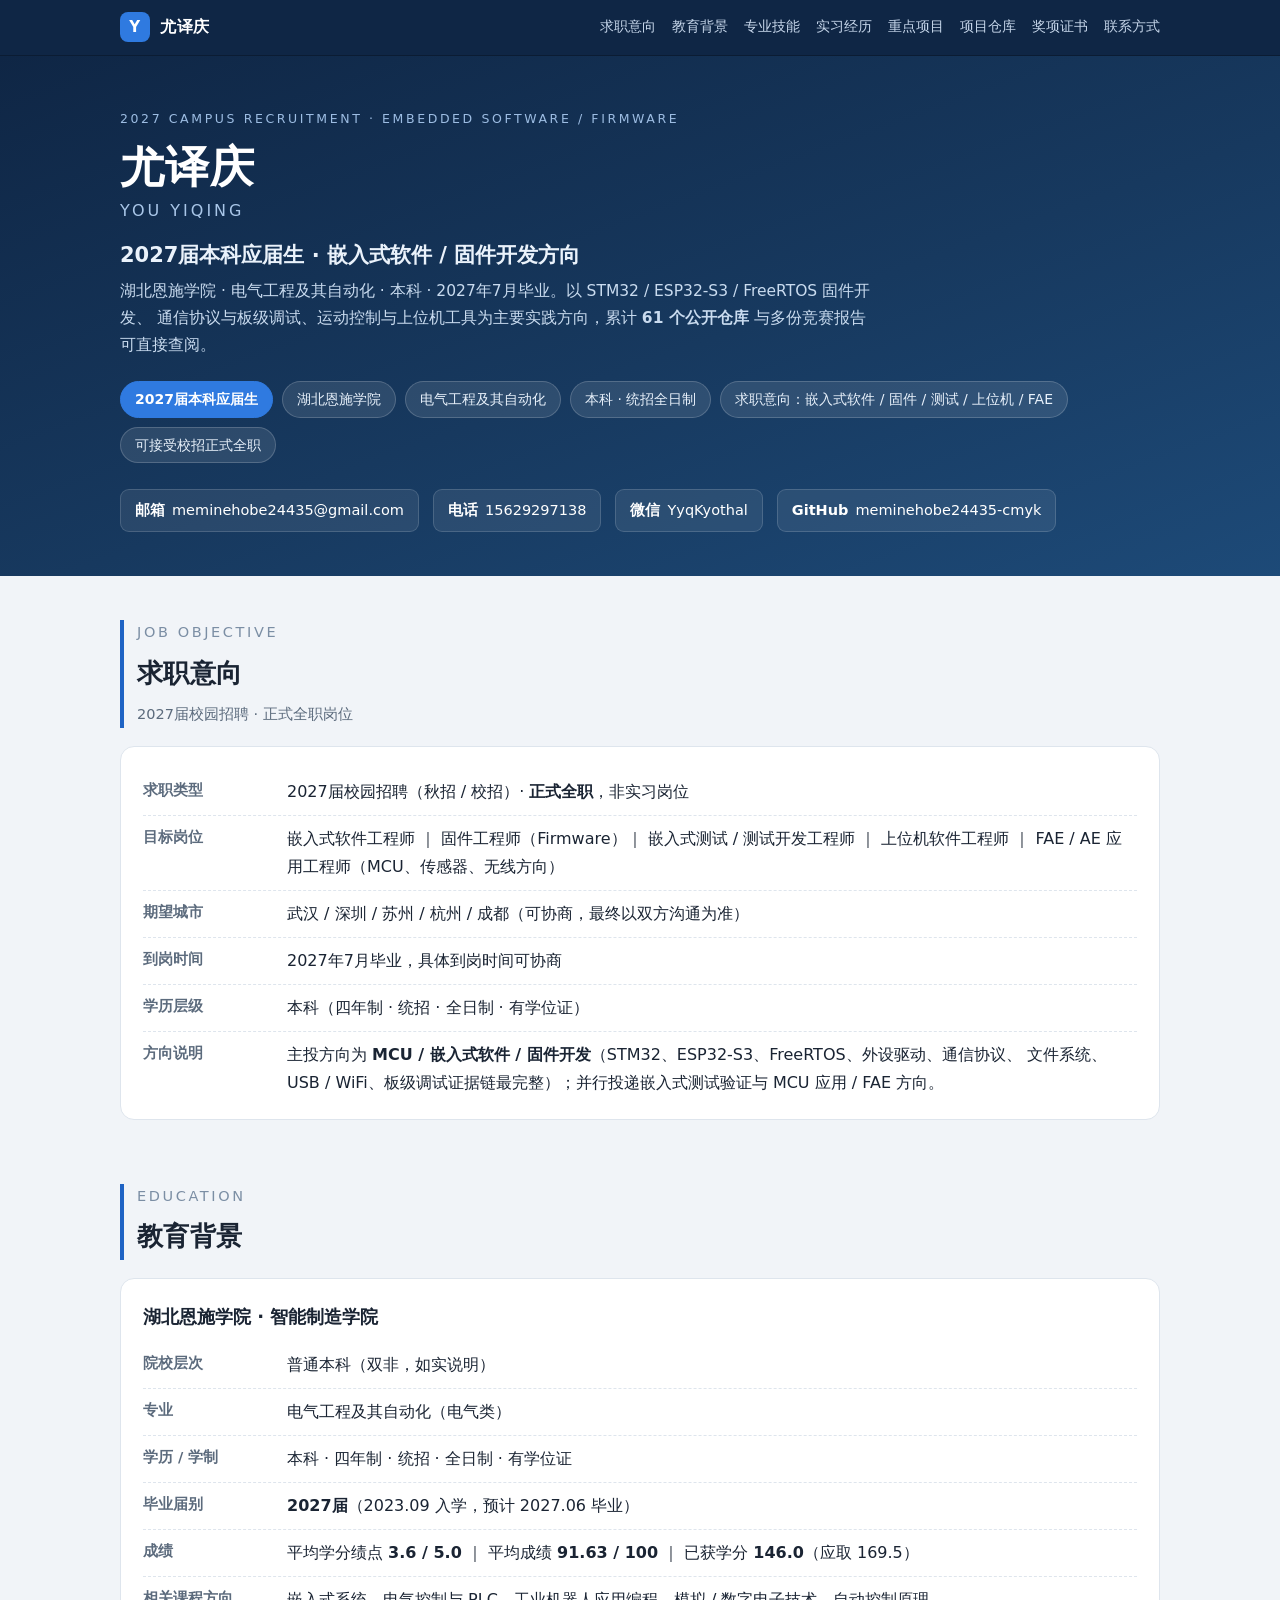
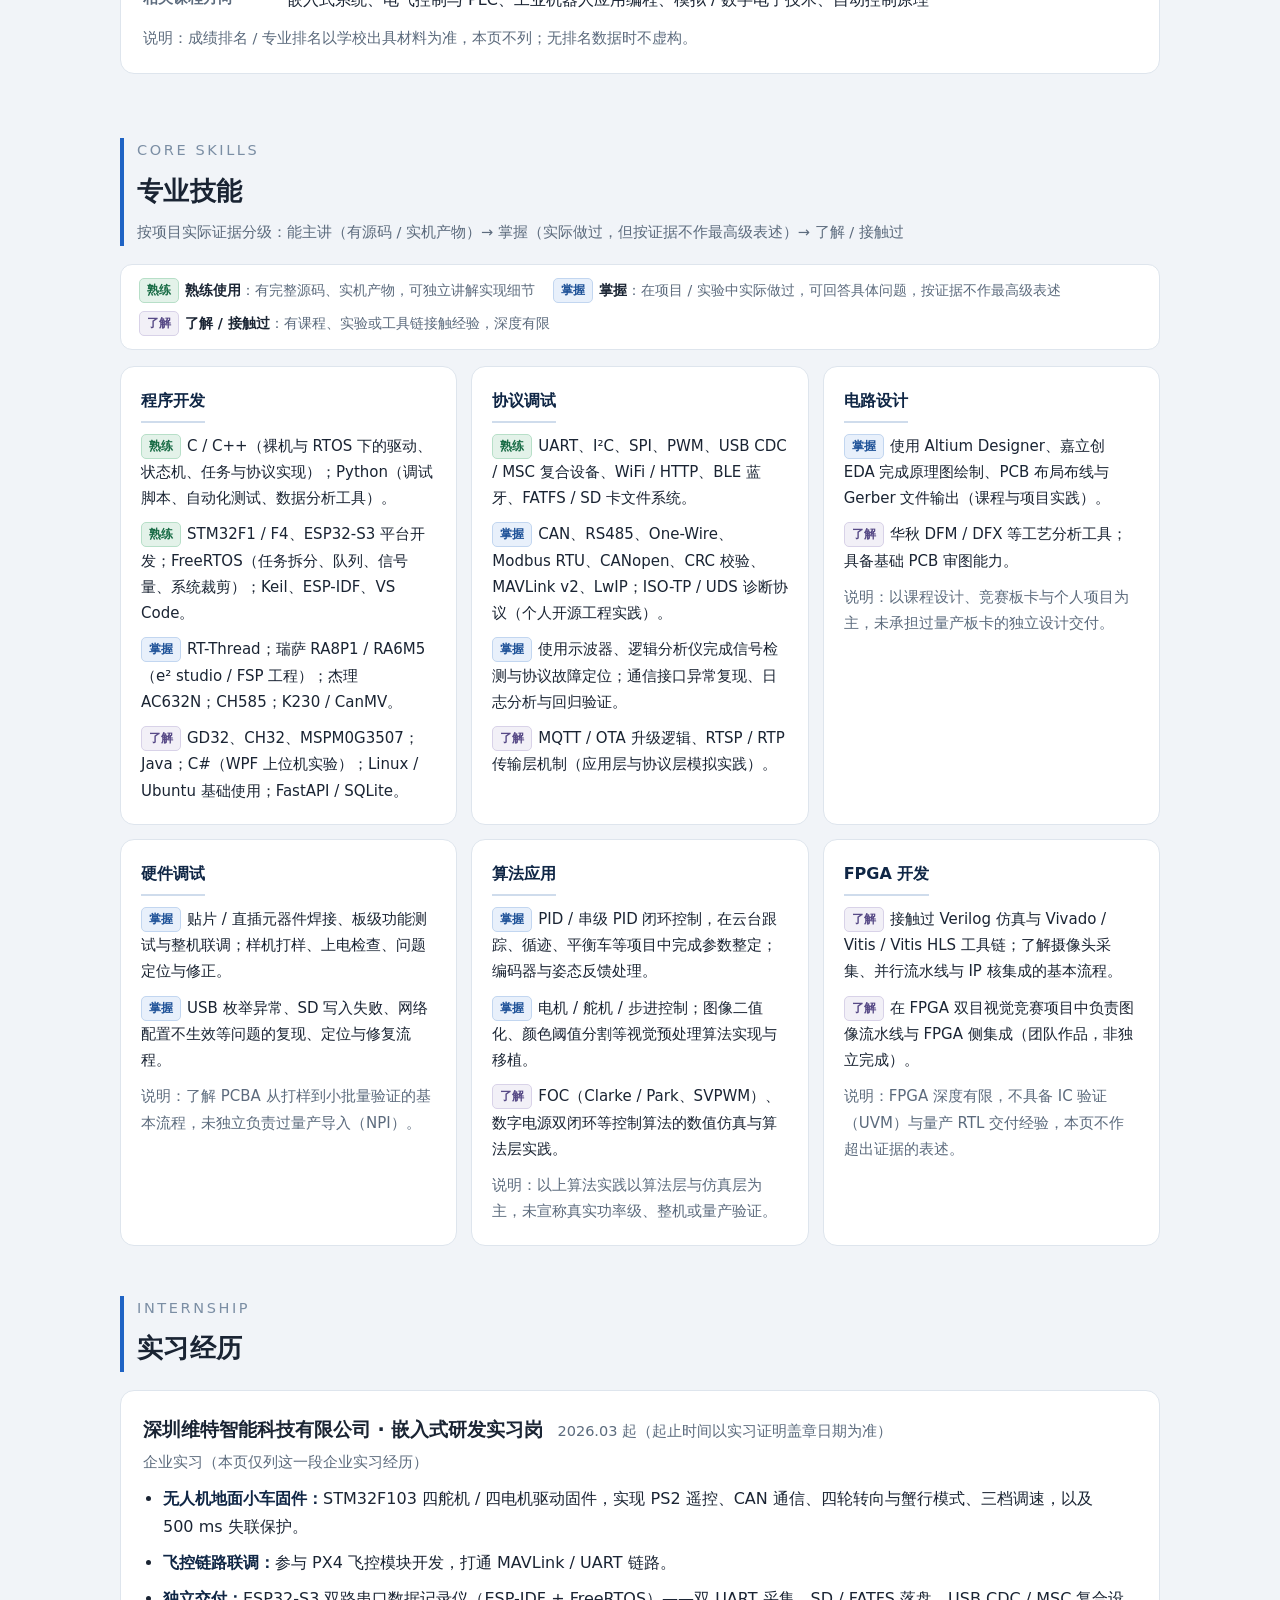
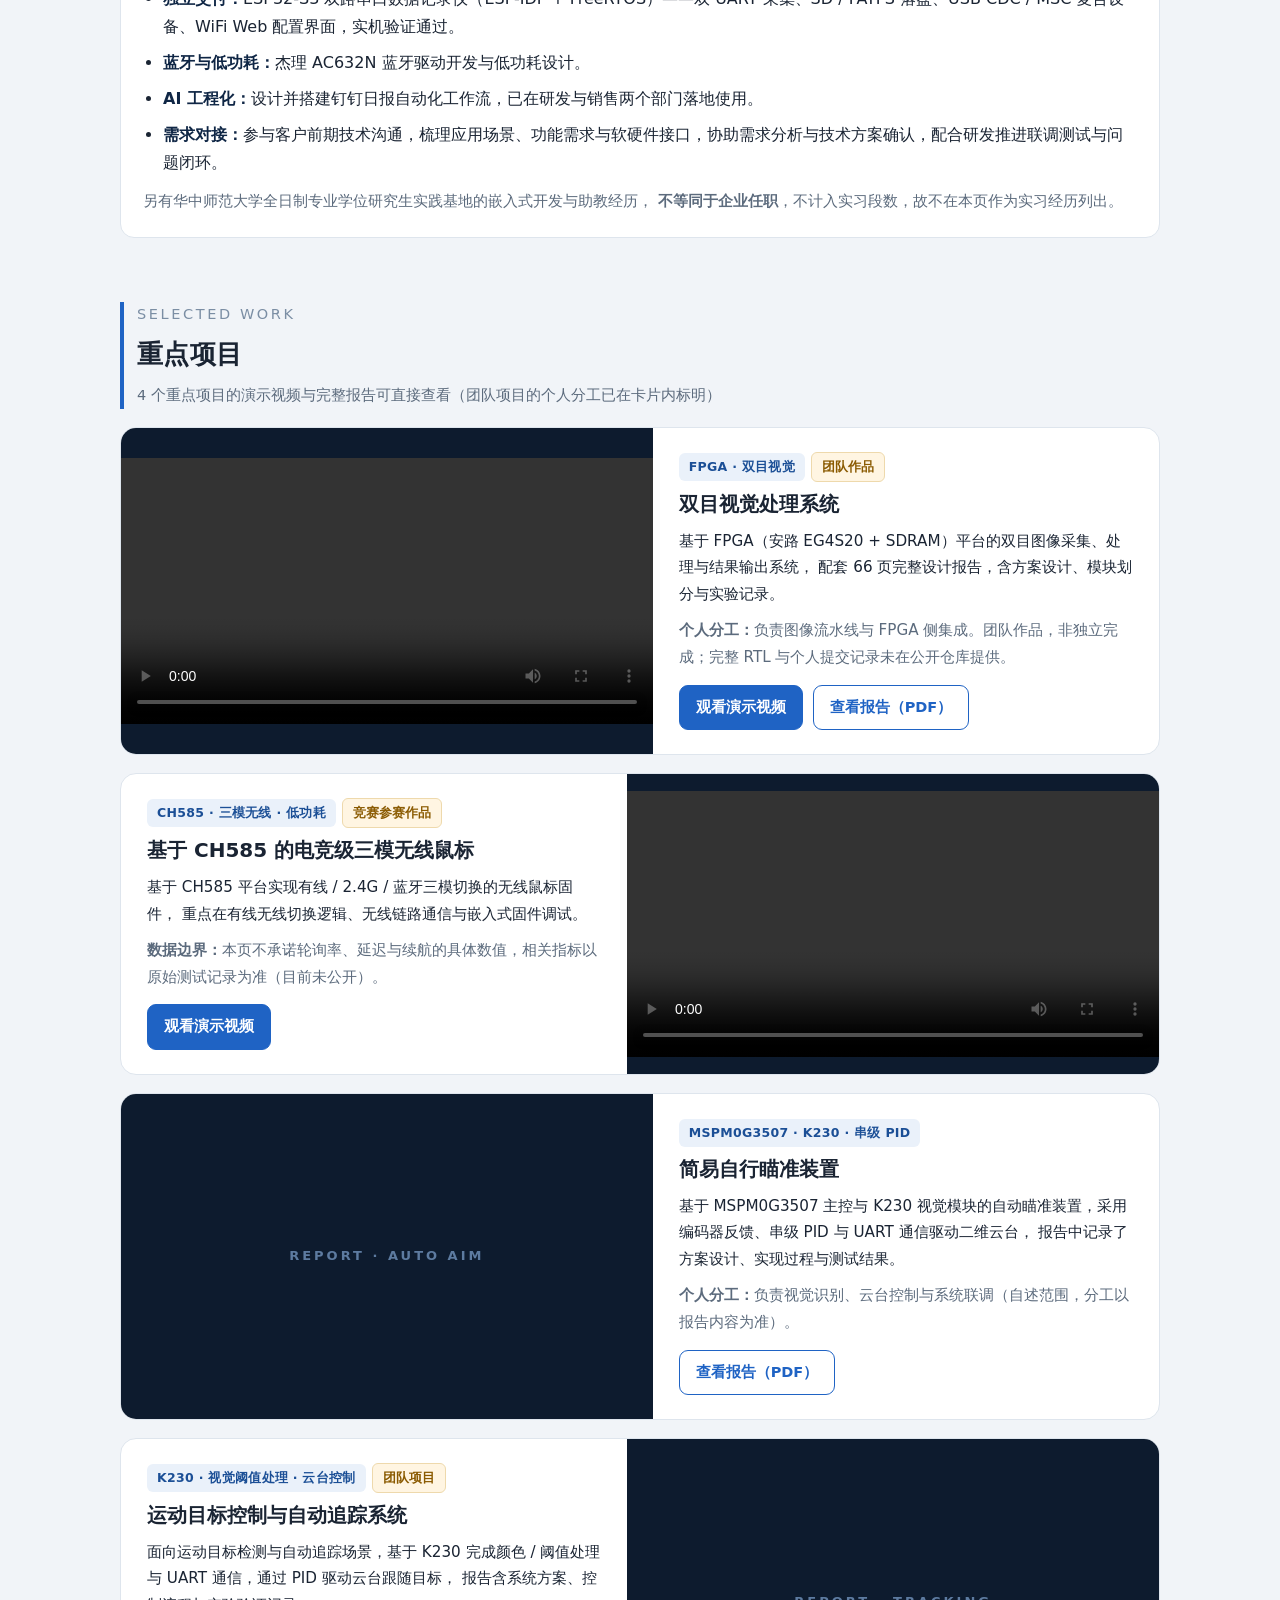
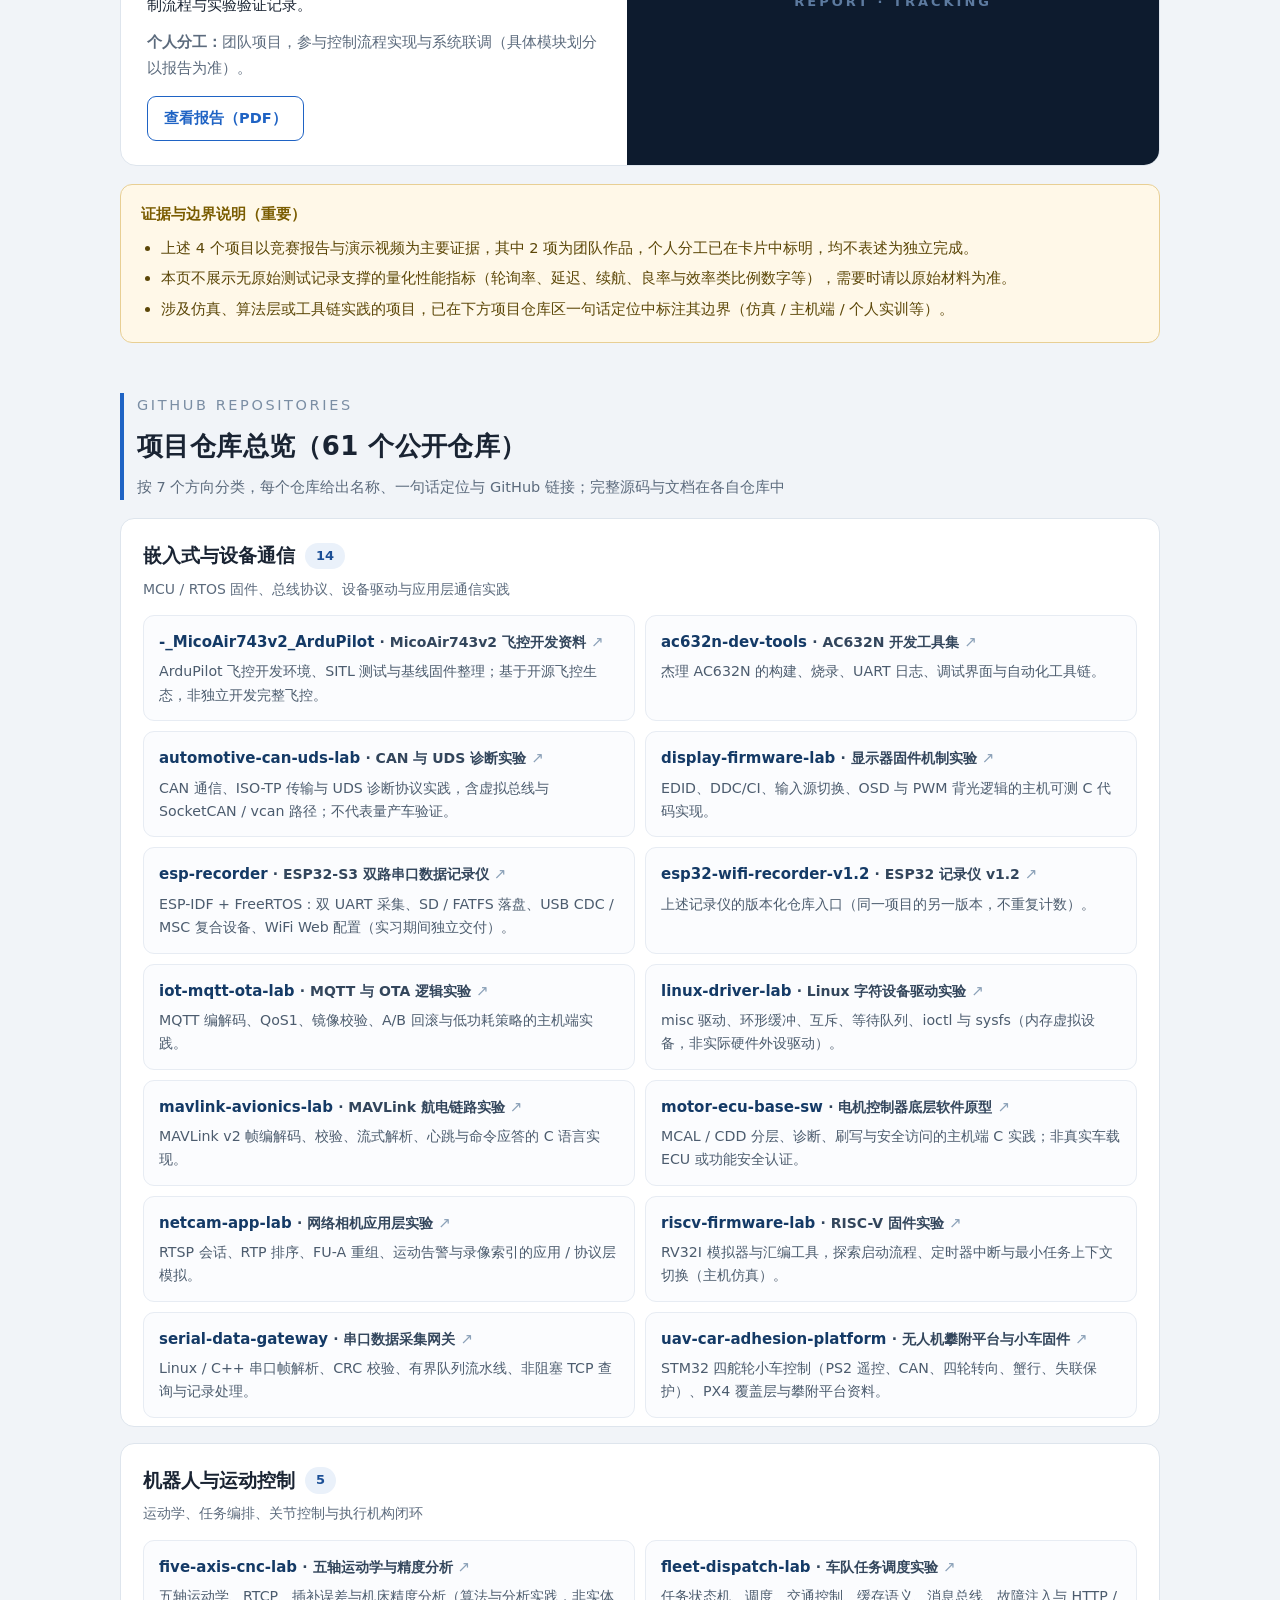
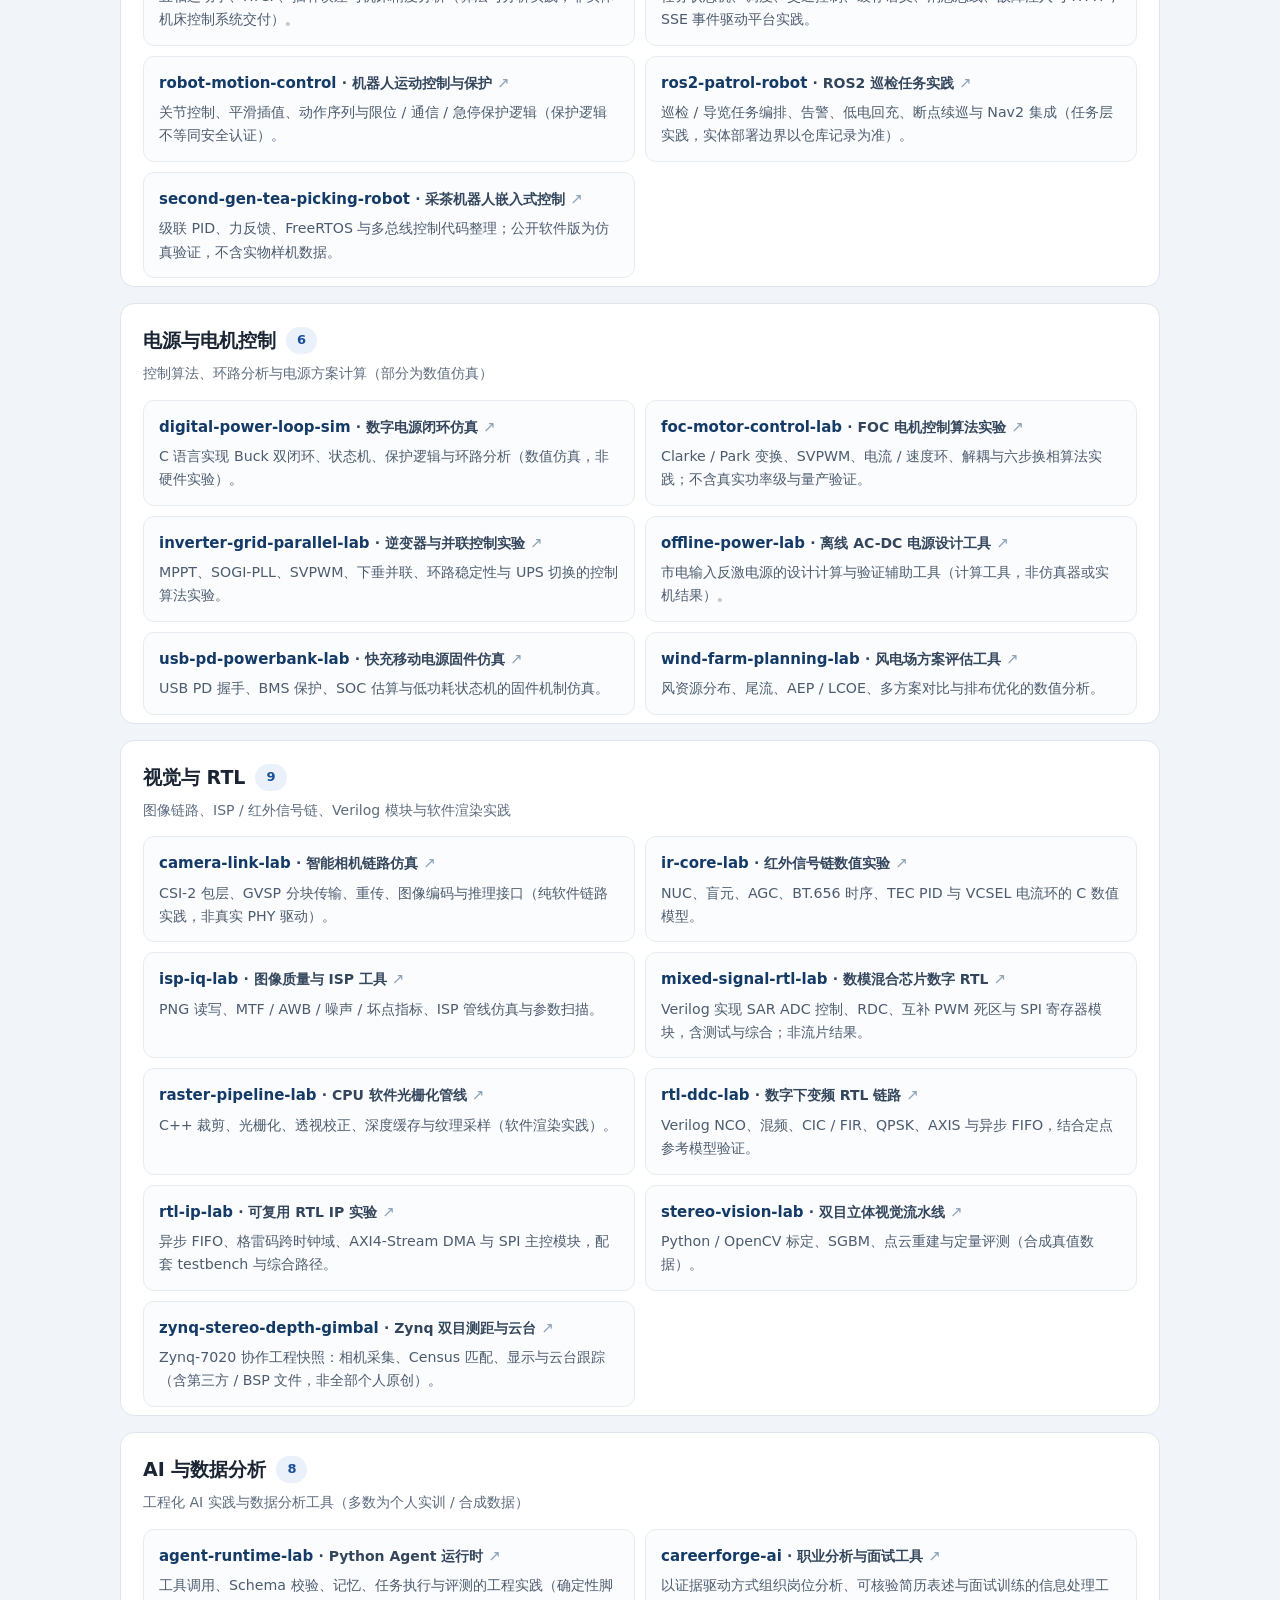
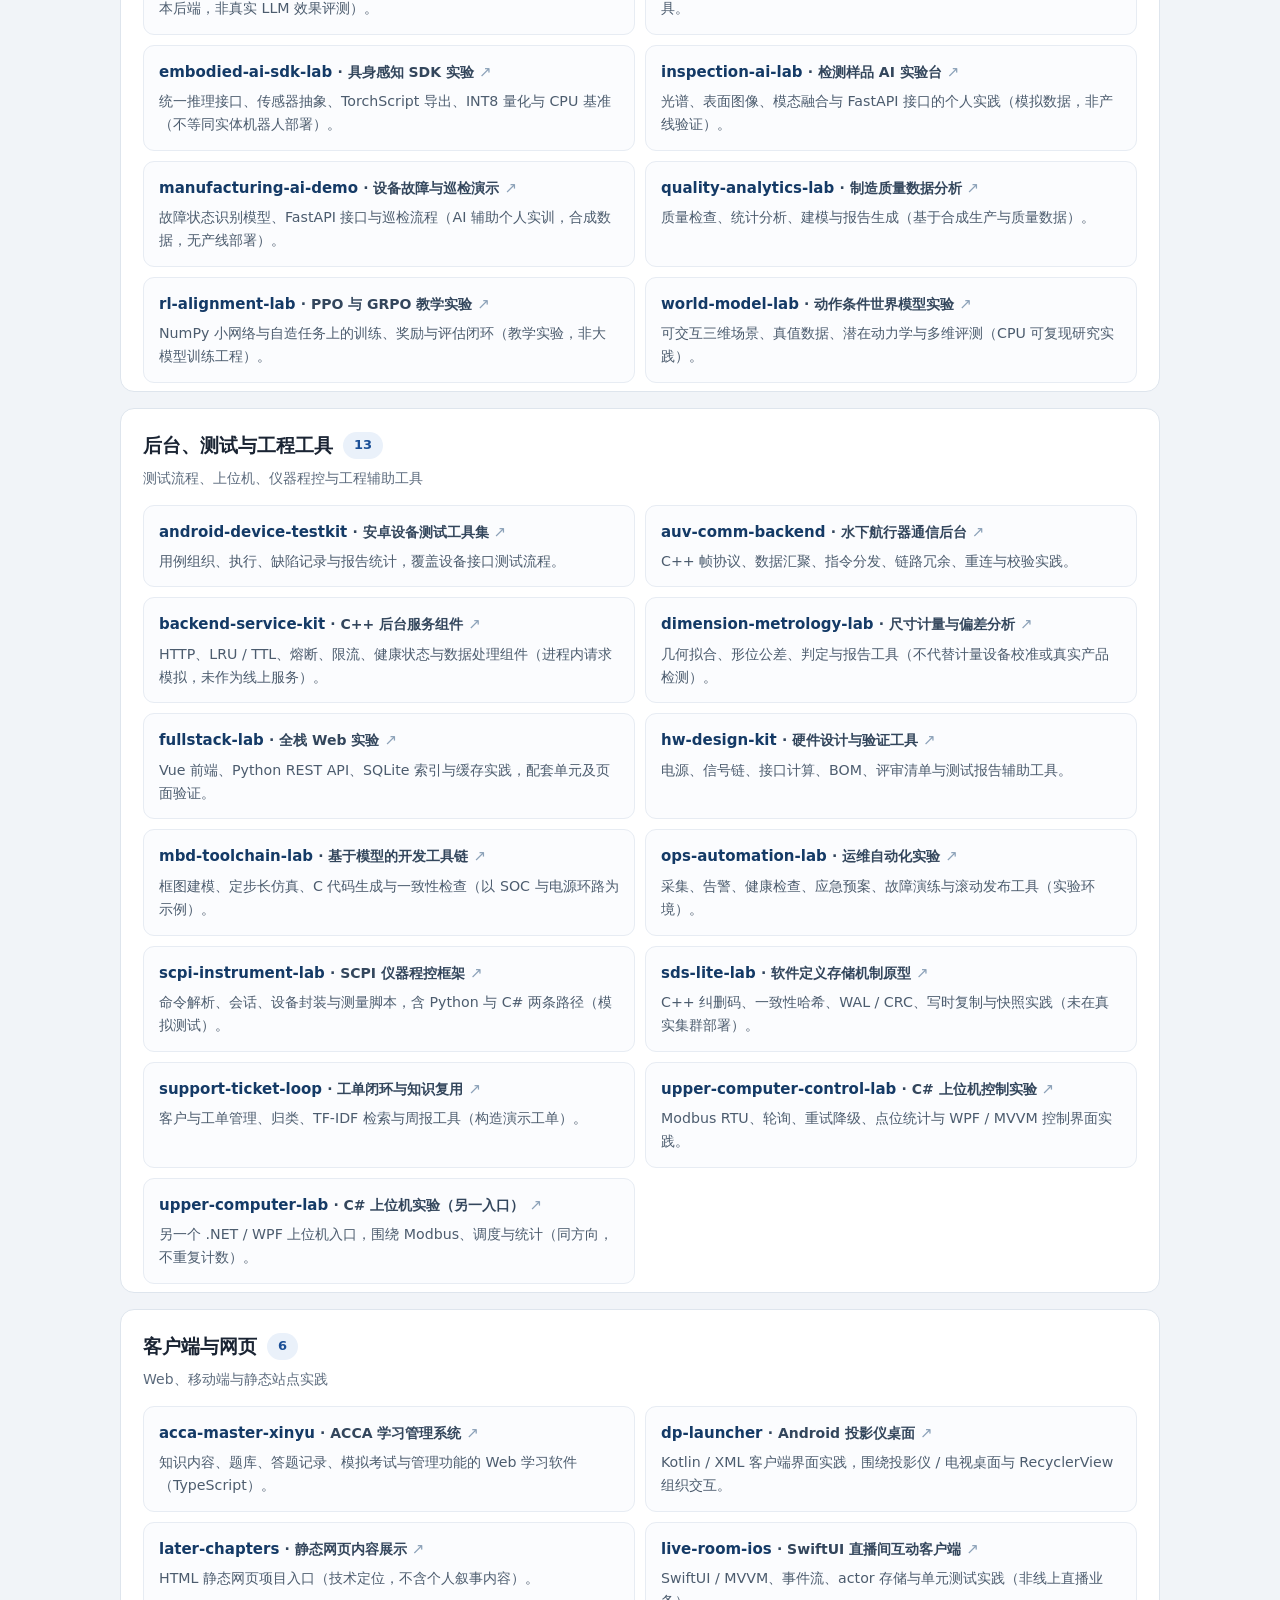
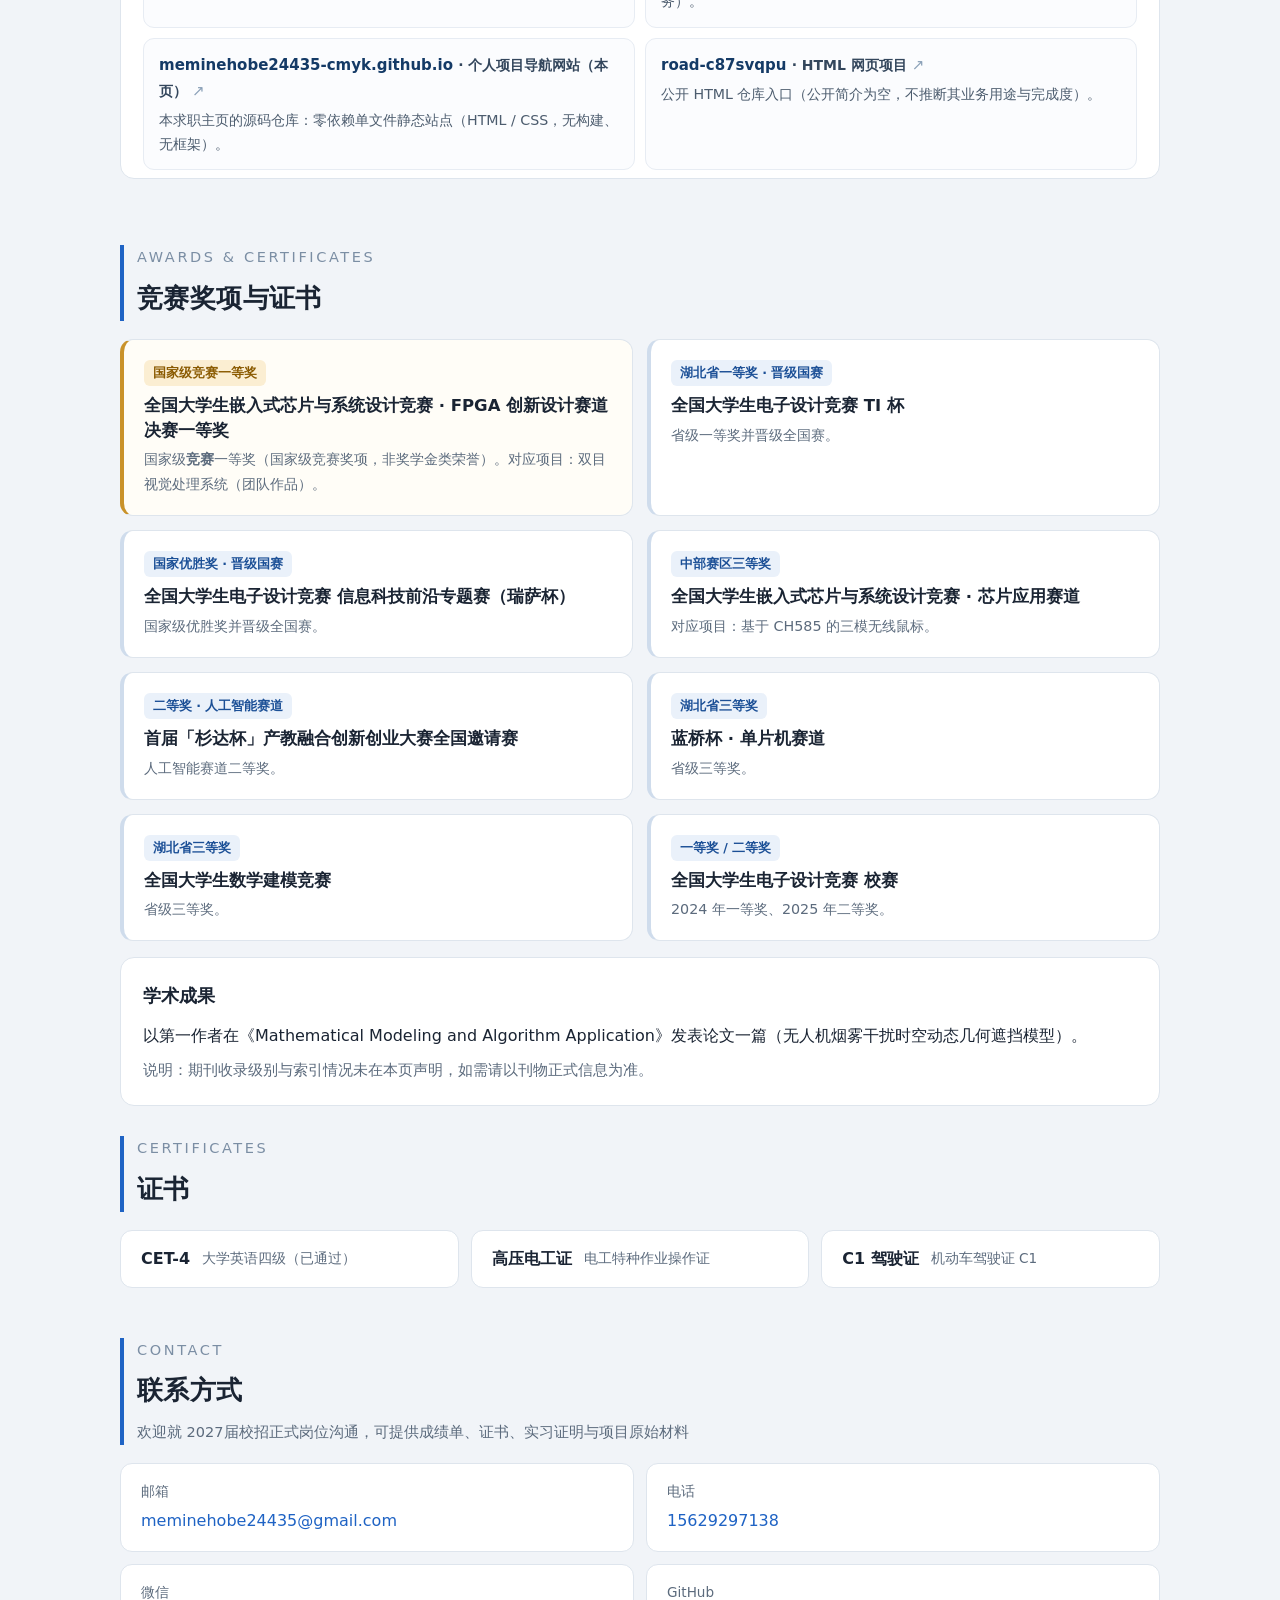
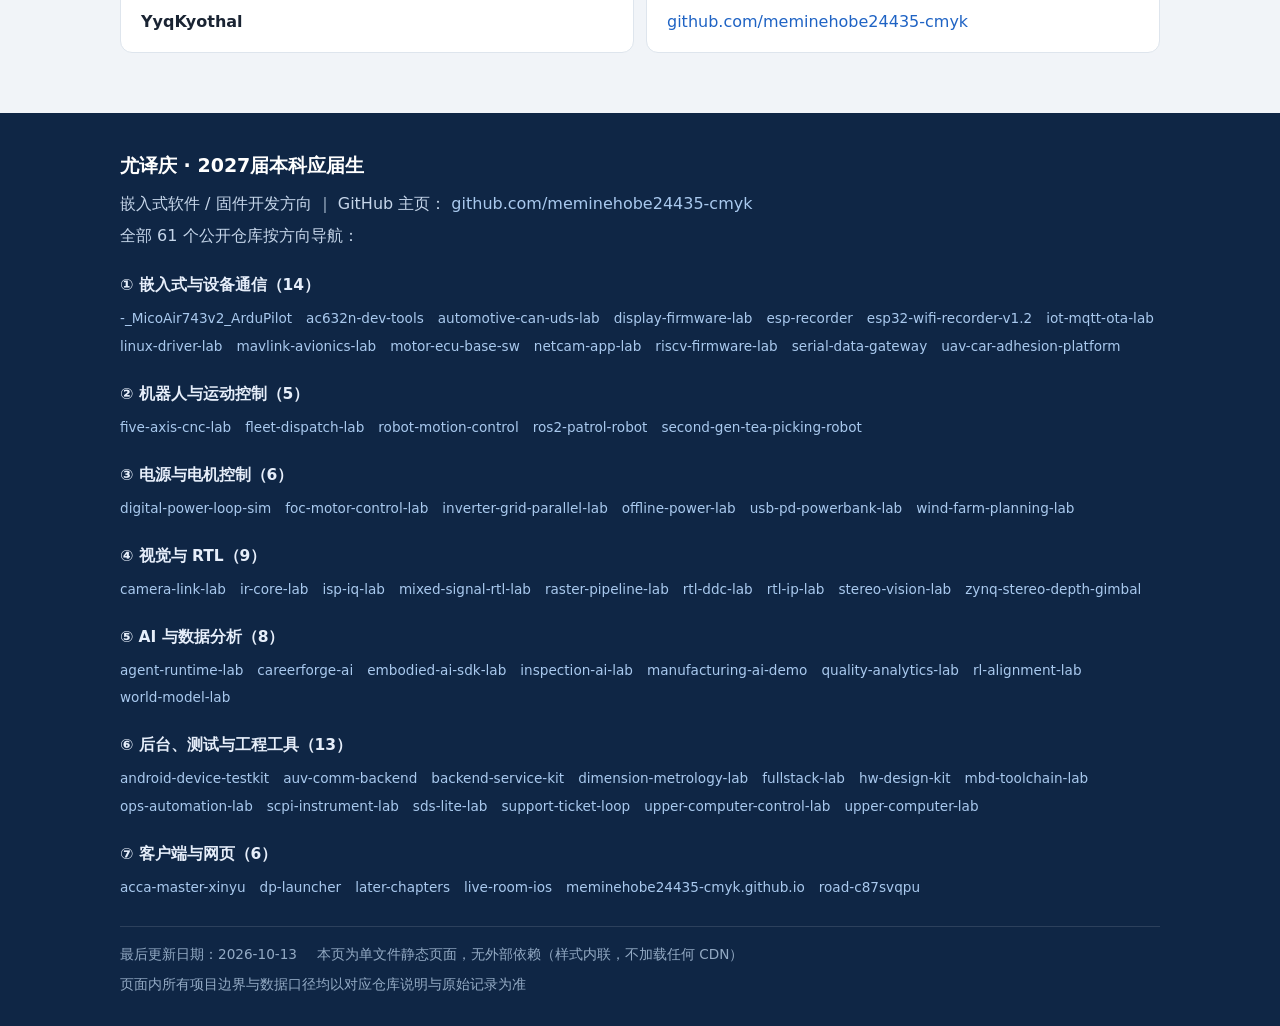
==== commit 9e2f226f: "主页改版：定位调整为2027届秋招正式校招，补全教育背景/求职意向/项目分类 - 首屏定位由「嵌入式开发实习生」改为「2027届本科应届生 · 嵌入式软件/固件开发方向」 - 新增求职意向（目标岗位/" ====
--- a/index.html
+++ b/index.html
@@ -1,282 +1,844 @@
 <!doctype html>
 <html lang="zh-CN">
-  <head>
-    <meta charset="utf-8" />
-    <meta name="viewport" content="width=device-width, initial-scale=1" />
-    <title>尤译庆 | 嵌入式开发实习生项目集</title>
-    <meta
-      name="description"
-      content="尤译庆的嵌入式开发实习生项目作品集，包含项目演示视频与报告文档。"
-    />
-    <link rel="stylesheet" href="styles.css" />
-  </head>
-  <body>
-    <header class="site-header">
-      <nav class="nav" aria-label="主导航">
-        <a class="brand" href="#top" aria-label="返回首页">
-          <span class="brand-mark">Y</span>
-          <span>尤译庆</span>
-        </a>
-        <div class="nav-links">
-          <a href="#skills">技能</a>
-          <a href="#projects">项目</a>
-          <a href="#awards">奖项</a>
-          <a href="#contact">联系</a>
+<head>
+<meta charset="utf-8">
+<meta name="viewport" content="width=device-width, initial-scale=1">
+<title>尤译庆 | 2027届本科应届生 · 嵌入式软件 / 固件开发</title>
+<meta name="description" content="尤译庆，湖北恩施学院电气工程及其自动化专业 2027届本科应届生（2027年7月毕业）。求职方向：嵌入式软件工程师 / 固件工程师 / 嵌入式测试 / 上位机软件 / FAE 应用工程师。含教育背景、专业技能、实习经历、61 个公开项目仓库与竞赛奖项。">
+<meta name="author" content="尤译庆">
+<meta name="robots" content="index, follow">
+<style>
+:root{
+  --navy:#0f2645;--navy2:#17395f;--ink:#1a2433;--muted:#5c6b7d;
+  --line:#dee5ed;--bg:#f1f4f8;--card:#ffffff;--accent:#1f63c4;--accent2:#0c7a6e;
+  --chip:#eaf1fa;--warnbg:#fff8e8;--warnline:#e8cf94;
+}
+*{box-sizing:border-box}
+html{scroll-behavior:smooth}
+body{
+  margin:0;background:var(--bg);color:var(--ink);
+  font:16px/1.75 system-ui,-apple-system,"Segoe UI","Microsoft YaHei","Hiragino Sans GB",sans-serif;
+  -webkit-text-size-adjust:100%;
+}
+video{max-width:100%;height:auto}
+a{color:var(--accent);text-decoration:none}
+a:hover{text-decoration:underline}
+.wrap{max-width:1080px;margin:0 auto;padding:0 20px}
+.skip{position:absolute;left:-9999px}
+.skip:focus{left:8px;top:8px;background:#fff;padding:8px 12px;z-index:99;border-radius:6px}
+
+/* ---------- header / nav ---------- */
+.site-header{background:var(--navy);color:#fff;position:sticky;top:0;z-index:20;border-bottom:1px solid #0b1c33}
+.nav{display:flex;align-items:center;gap:14px;flex-wrap:wrap;padding:12px 20px;max-width:1080px;margin:0 auto}
+.brand{display:flex;align-items:center;gap:10px;color:#fff;font-weight:700;letter-spacing:.5px}
+.brand:hover{text-decoration:none}
+.brand-mark{display:inline-flex;width:30px;height:30px;align-items:center;justify-content:center;
+  background:#2f7ae0;border-radius:8px;font-weight:800;font-size:15px}
+.nav-links{display:flex;flex-wrap:wrap;gap:4px 16px;margin-left:auto;font-size:14px}
+.nav-links a{color:#c6d6ea;padding:2px 0;border-bottom:2px solid transparent}
+.nav-links a:hover{color:#fff;border-bottom-color:#2f7ae0;text-decoration:none}
+
+/* ---------- hero ---------- */
+.hero{background:linear-gradient(160deg,#0f2645 0%,#17395f 55%,#1d4a78 100%);color:#fff;padding:52px 0 44px}
+.eyebrow{font-size:12.5px;letter-spacing:2.6px;color:#9dbde3;margin:0 0 12px;text-transform:uppercase}
+.hero h1{font-size:44px;line-height:1.16;margin:0 0 6px;letter-spacing:1px}
+.hero h1 small{display:block;font-size:16px;font-weight:400;letter-spacing:3px;color:#a9c6e8;margin-top:10px}
+.hero .positioning{font-size:21px;font-weight:600;margin:16px 0 4px;color:#eaf2fb}
+.hero .sub{color:#c9dbef;margin:0;font-size:15.5px;max-width:760px}
+.chips{display:flex;flex-wrap:wrap;gap:9px;margin:22px 0 0;padding:0;list-style:none}
+.chips li{background:#ffffff1a;border:1px solid #ffffff2e;border-radius:999px;padding:5px 14px;font-size:14px;color:#e8f1fb}
+.chips li.key{background:#2f7ae0;border-color:#2f7ae0;font-weight:600;color:#fff}
+.hero-contact{display:flex;flex-wrap:wrap;gap:10px 14px;margin-top:26px}
+.hero-contact a,.hero-contact span{display:inline-flex;align-items:center;gap:7px;background:#ffffff14;
+  border:1px solid #ffffff26;border-radius:9px;padding:8px 14px;color:#fff;font-size:14.5px}
+.hero-contact a:hover{background:#ffffff26;text-decoration:none}
+.hero-contact b{font-weight:600}
+
+/* ---------- generic section ---------- */
+main{padding-bottom:10px}
+.sec{padding:38px 0 6px}
+.sec-head{margin:0 0 18px;border-left:4px solid var(--accent);padding-left:13px}
+.sec-head .eyebrow{color:#7b8ea4;margin-bottom:5px}
+.sec-head h2{margin:0;font-size:26px;letter-spacing:.4px}
+.sec-head p{margin:6px 0 0;color:var(--muted);font-size:14.5px}
+.card{background:var(--card);border:1px solid var(--line);border-radius:14px;padding:22px;margin-bottom:14px}
+.card h3{margin:0 0 10px;font-size:18px}
+.card p{margin:0 0 8px}
+.card p:last-child{margin-bottom:0}
+.muted{color:var(--muted);font-size:14.5px}
+.grid2{display:grid;grid-template-columns:repeat(2,minmax(0,1fr));gap:14px}
+.grid3{display:grid;grid-template-columns:repeat(3,minmax(0,1fr));gap:14px}
+
+/* ---------- definition lists ---------- */
+.dl{margin:0}
+.dl>div{display:grid;grid-template-columns:130px 1fr;gap:6px 14px;padding:9px 0;border-bottom:1px dashed var(--line)}
+.dl>div:last-child{border-bottom:0;padding-bottom:0}
+.dl dt{color:var(--muted);font-size:14.5px;font-weight:600}
+.dl dd{margin:0}
+
+/* ---------- skill cards ---------- */
+.skill{background:var(--card);border:1px solid var(--line);border-radius:14px;padding:20px}
+.skill .name{display:inline-block;font-weight:700;font-size:16px;color:var(--navy);
+  border-bottom:2px solid #cfdcec;padding-bottom:6px;margin-bottom:10px}
+.skill p{margin:0 0 10px;font-size:15px}
+.skill p:last-child{margin-bottom:0}
+.tier{display:inline-block;font-size:12px;font-weight:700;border-radius:5px;padding:1px 7px;
+  margin-right:6px;vertical-align:1px;white-space:nowrap}
+.t1{background:#e3f2e9;color:#186b45;border:1px solid #b7dfc8}
+.t2{background:#e8f0fb;color:#1b4f96;border:1px solid #c2d6f0}
+.t3{background:#f2f0f7;color:#574a86;border:1px solid #d8d2e8}
+.legend{display:flex;flex-wrap:wrap;gap:8px 18px;background:#fff;border:1px solid var(--line);
+  border-radius:12px;padding:13px 18px;margin-bottom:16px;font-size:14px;color:var(--muted)}
+.legend b{color:var(--ink)}
+
+/* ---------- internship ---------- */
+.job-head{display:flex;flex-wrap:wrap;align-items:baseline;gap:8px 14px;margin-bottom:4px}
+.job-head h3{margin:0;font-size:19px}
+.job-head .when{color:var(--muted);font-size:14.5px}
+ul.duty{margin:10px 0 0;padding-left:20px}
+ul.duty li{margin-bottom:8px}
+ul.duty li:last-child{margin-bottom:0}
+ul.duty b{color:var(--navy)}
+
+/* ---------- featured projects ---------- */
+.project{background:var(--card);border:1px solid var(--line);border-radius:16px;overflow:hidden;margin-bottom:18px}
+.project-grid{display:grid;grid-template-columns:minmax(0,1.05fr) minmax(0,1fr);gap:0}
+.project.reverse .project-grid{grid-template-columns:minmax(0,1fr) minmax(0,1.05fr)}
+.project.reverse .media-panel{order:2}
+.media-panel{background:#0d1b2e;display:flex;align-items:center;justify-content:center;min-height:230px}
+.media-panel video{display:block;width:100%;max-height:340px;background:#000}
+.ph{color:#5d7ba0;letter-spacing:3px;font-size:13px;font-weight:700;padding:60px 20px;text-align:center}
+.project-body{padding:24px 26px}
+.project-body h3{margin:8px 0 4px;font-size:20px;line-height:1.4}
+.tag{display:inline-block;background:var(--chip);color:#1b4f96;border-radius:6px;
+  padding:3px 10px;font-size:12.5px;font-weight:600;letter-spacing:.3px}
+.badge{display:inline-block;background:#fff5e2;color:#8a5a00;border:1px solid #eed9ac;
+  border-radius:6px;padding:3px 10px;font-size:12.5px;font-weight:600;margin-left:6px}
+.project-body p{margin:10px 0;font-size:15.2px}
+.actions{display:flex;flex-wrap:wrap;gap:10px;margin-top:14px}
+.btn{display:inline-block;border-radius:9px;padding:9px 16px;font-size:14.5px;font-weight:600;
+  border:1px solid var(--accent);color:#fff;background:var(--accent)}
+.btn:hover{background:#1a55aa;text-decoration:none}
+.btn.ghost{background:#fff;color:var(--accent)}
+.btn.ghost:hover{background:#eef4fc}
+
+/* ---------- repo index ---------- */
+.cat{background:var(--card);border:1px solid var(--line);border-radius:14px;
+  padding:20px 22px 8px;margin-bottom:16px}
+.cat h3{margin:0 0 4px;font-size:19px;display:flex;align-items:center;gap:10px;flex-wrap:wrap}
+.count{background:var(--chip);color:#1b4f96;border-radius:999px;padding:2px 11px;font-size:13px;font-weight:700}
+.cat .catnote{margin:0 0 14px;color:var(--muted);font-size:14px}
+.repogrid{display:grid;grid-template-columns:repeat(2,minmax(0,1fr));gap:10px;margin:0;padding:0;list-style:none}
+.repogrid li{border:1px solid #e7ecf3;border-radius:11px;padding:13px 15px;background:#fbfcfe}
+.repogrid a.rn{display:block;font-weight:700;font-size:15px;color:#143a66;overflow-wrap:anywhere}
+.repogrid a.rn .cn{font-weight:600;color:#33465c;font-size:14px}
+.repogrid a.rn .out{color:#8ba1b8;font-weight:400}
+.repogrid p{margin:5px 0 0;font-size:14.2px;color:#4c5c6e;line-height:1.65}
+
+/* ---------- awards ---------- */
+.award{background:var(--card);border:1px solid var(--line);border-radius:13px;padding:18px 20px;
+  border-left:4px solid #cfdcec}
+.award.top{border-left-color:#c9922a;background:#fffdf7}
+.award .lvl{display:inline-block;font-size:12.5px;font-weight:700;color:#1b4f96;
+  background:var(--chip);border-radius:6px;padding:2px 9px;margin-bottom:8px}
+.award.top .lvl{background:#fbeed2;color:#8a5a00}
+.award h3{margin:0 0 4px;font-size:16.5px;line-height:1.5}
+.award p{margin:0;font-size:14.3px;color:var(--muted)}
+.note{background:var(--warnbg);border:1px solid var(--warnline);border-radius:12px;
+  padding:16px 20px;margin-top:16px;font-size:14.6px;color:#5c4708}
+.note b{color:#7a5c00}
+.note ul{margin:8px 0 0;padding-left:20px}
+.note li{margin-bottom:5px}
+
+/* ---------- cert / contact ---------- */
+.certs{display:flex;flex-wrap:wrap;gap:12px}
+.cert{background:var(--card);border:1px solid var(--line);border-radius:12px;padding:14px 20px;
+  display:flex;align-items:center;gap:12px;min-width:180px;flex:1 1 180px}
+.cert b{font-size:16px}
+.cert span{color:var(--muted);font-size:13.6px;display:block}
+.contact-grid{display:grid;grid-template-columns:repeat(2,minmax(0,1fr));gap:12px}
+.contact-item{background:var(--card);border:1px solid var(--line);border-radius:12px;padding:16px 20px}
+.contact-item span{display:block;color:var(--muted);font-size:13.6px;margin-bottom:3px}
+.contact-item strong,.contact-item a{font-size:16px;overflow-wrap:anywhere}
+
+/* ---------- footer ---------- */
+.site-footer{background:var(--navy);color:#c6d6ea;margin-top:44px;padding:36px 0 30px}
+.site-footer h2{color:#fff;font-size:19px;margin:0 0 8px}
+.site-footer h3{color:#e6eefa;font-size:15.5px;margin:22px 0 8px}
+.site-footer a{color:#a9c9ee}
+.site-footer a:hover{color:#fff}
+.idxlist{margin:0;padding:0;list-style:none;display:flex;flex-wrap:wrap;gap:4px 14px;font-size:13.6px}
+.idxlist li{max-width:100%;overflow-wrap:anywhere}
+.foot-meta{border-top:1px solid #ffffff1f;margin-top:26px;padding-top:16px;font-size:13.6px;
+  display:flex;flex-wrap:wrap;gap:6px 20px;color:#93aac4}
+.foot-meta a{color:#c6d6ea}
+
+/* ---------- responsive ---------- */
+@media(max-width:900px){
+  .grid3{grid-template-columns:repeat(2,minmax(0,1fr))}
+  .project-grid,.project.reverse .project-grid{grid-template-columns:1fr}
+  .project.reverse .media-panel{order:0}
+}
+@media(max-width:700px){
+  .wrap{padding:0 15px}
+  .hero{padding:38px 0 34px}
+  .hero h1{font-size:32px}
+  .hero .positioning{font-size:18px}
+  .nav{padding:10px 15px;gap:8px}
+  .nav-links{margin-left:0;gap:4px 13px;font-size:13.5px}
+  .grid2,.grid3,.repogrid,.contact-grid{grid-template-columns:1fr}
+  .sec{padding:28px 0 4px}
+  .sec-head h2{font-size:22px}
+  .dl>div{grid-template-columns:1fr;gap:0 0}
+  .dl dt{font-size:13.6px}
+  .card,.cat,.project-body{padding:17px}
+  .hero-contact a,.hero-contact span{font-size:13.8px;padding:7px 12px}
+}
+
+/* ---------- print ---------- */
+@media print{
+  @page{margin:14mm}
+  :root{--bg:#fff;--card:#fff;--line:#bbb;--muted:#444;--ink:#000;--accent:#000}
+  html{scroll-behavior:auto}
+  body{background:#fff;color:#000;font-size:11.5pt;line-height:1.5}
+  .site-header,.no-print,.skip,.media-panel video,.actions .btn.ghost{display:none!important}
+  .hero{background:#fff!important;color:#000;padding:0 0 10px;border-bottom:2px solid #000}
+  .hero h1,.hero h1 small,.hero .positioning,.hero .sub{color:#000}
+  .eyebrow{color:#333}
+  .chips li{background:#fff;border:1px solid #666;color:#000}
+  .chips li.key{background:#eee;color:#000}
+  .hero-contact{margin-top:12px}
+  .hero-contact a,.hero-contact span{background:#fff;border:1px solid #999;color:#000}
+  a{color:#000;text-decoration:none}
+  a.purl::after{content:" (" attr(href) ")";font-size:9.5pt;color:#333;overflow-wrap:anywhere}
+  .sec{padding:14px 0 0}
+  .project,.card,.cat,.award,.skill,.cert,.contact-item,.repogrid li,ul.duty li,.note{
+    break-inside:avoid;page-break-inside:avoid}
+  .project-grid,.project.reverse .project-grid{grid-template-columns:1fr}
+  .project{page-break-inside:avoid}
+  .media-panel,.ph{display:none}
+  .cat{page-break-inside:auto}
+  .repogrid{grid-template-columns:1fr 1fr}
+  .site-footer{background:#fff;color:#000;border-top:2px solid #000}
+  .site-footer h2,.site-footer h3{color:#000}
+  .site-footer a,.foot-meta,.foot-meta a{color:#000}
+  .idxlist{columns:3;column-gap:14px;display:block}
+  .idxlist li{break-inside:avoid;font-size:10pt}
+}
+</style>
+</head>
+<body>
+<a class="skip" href="#main">跳到主要内容</a>
+
+<header class="site-header no-print">
+  <nav class="nav" aria-label="主导航">
+    <a class="brand" href="#top"><span class="brand-mark">Y</span><span>尤译庆</span></a>
+    <div class="nav-links">
+      <a href="#intent">求职意向</a>
+      <a href="#edu">教育背景</a>
+      <a href="#skills">专业技能</a>
+      <a href="#intern">实习经历</a>
+      <a href="#featured">重点项目</a>
+      <a href="#repos">项目仓库</a>
+      <a href="#awards">奖项证书</a>
+      <a href="#contact">联系方式</a>
+    </div>
+  </nav>
+</header>
+
+<main id="main">
+<section class="hero" id="top">
+  <div class="wrap">
+    <p class="eyebrow">2027 Campus Recruitment · Embedded Software / Firmware</p>
+    <h1>尤译庆<small> YOU YIQING</small></h1>
+    <p class="positioning">2027届本科应届生 · 嵌入式软件 / 固件开发方向</p>
+    <p class="sub">
+      湖北恩施学院 · 电气工程及其自动化 · 本科 · 2027年7月毕业。以 STM32 / ESP32-S3 / FreeRTOS 固件开发、
+      通信协议与板级调试、运动控制与上位机工具为主要实践方向，累计 <strong>61 个公开仓库</strong> 与多份竞赛报告可直接查阅。
+    </p>
+    <ul class="chips">
+      <li class="key">2027届本科应届生</li>
+      <li>湖北恩施学院</li>
+      <li>电气工程及其自动化</li>
+      <li>本科 · 统招全日制</li>
+      <li>求职意向：嵌入式软件 / 固件 / 测试 / 上位机 / FAE</li>
+      <li>可接受校招正式全职</li>
+    </ul>
+    <div class="hero-contact">
+      <a class="purl" href="mailto:meminehobe24435@gmail.com"><b>邮箱</b> meminehobe24435@gmail.com</a>
+      <a class="purl" href="tel:15629297138"><b>电话</b> 15629297138</a>
+      <span><b>微信</b> YyqKyothal</span>
+      <a class="purl" href="https://github.com/meminehobe24435-cmyk" target="_blank" rel="noopener noreferrer"><b>GitHub</b> meminehobe24435-cmyk</a>
+    </div>
+  </div>
+</section>
+
+<!-- ============ 求职意向 ============ -->
+<section class="sec" id="intent">
+  <div class="wrap">
+    <div class="sec-head">
+      <p class="eyebrow">Job Objective</p>
+      <h2>求职意向</h2>
+      <p>2027届校园招聘 · 正式全职岗位</p>
+    </div>
+    <div class="card">
+      <dl class="dl">
+        <div><dt>求职类型</dt><dd>2027届校园招聘（秋招 / 校招）· <strong>正式全职</strong>，非实习岗位</dd></div>
+        <div><dt>目标岗位</dt><dd>
+          嵌入式软件工程师 ｜ 固件工程师（Firmware）｜ 嵌入式测试 / 测试开发工程师 ｜
+          上位机软件工程师 ｜ FAE / AE 应用工程师（MCU、传感器、无线方向）
+        </dd></div>
+        <div><dt>期望城市</dt><dd>武汉 / 深圳 / 苏州 / 杭州 / 成都（可协商，最终以双方沟通为准）</dd></div>
+        <div><dt>到岗时间</dt><dd>2027年7月毕业，具体到岗时间可协商</dd></div>
+        <div><dt>学历层级</dt><dd>本科（四年制 · 统招 · 全日制 · 有学位证）</dd></div>
+        <div><dt>方向说明</dt><dd>
+          主投方向为 <strong>MCU / 嵌入式软件 / 固件开发</strong>（STM32、ESP32-S3、FreeRTOS、外设驱动、通信协议、
+          文件系统、USB / WiFi、板级调试证据链最完整）；并行投递嵌入式测试验证与 MCU 应用 / FAE 方向。
+        </dd></div>
+      </dl>
+    </div>
+  </div>
+</section>
+
+<!-- ============ 教育背景 ============ -->
+<section class="sec" id="edu">
+  <div class="wrap">
+    <div class="sec-head">
+      <p class="eyebrow">Education</p>
+      <h2>教育背景</h2>
+    </div>
+    <div class="card">
+      <h3>湖北恩施学院 · 智能制造学院</h3>
+      <dl class="dl">
+        <div><dt>院校层次</dt><dd>普通本科（双非，如实说明）</dd></div>
+        <div><dt>专业</dt><dd>电气工程及其自动化（电气类）</dd></div>
+        <div><dt>学历 / 学制</dt><dd>本科 · 四年制 · 统招 · 全日制 · 有学位证</dd></div>
+        <div><dt>毕业届别</dt><dd><strong>2027届</strong>（2023.09 入学，预计 2027.06 毕业）</dd></div>
+        <div><dt>成绩</dt><dd>平均学分绩点 <strong>3.6 / 5.0</strong> ｜ 平均成绩 <strong>91.63 / 100</strong> ｜ 已获学分 <strong>146.0</strong>（应取 169.5）</dd></div>
+        <div><dt>相关课程方向</dt><dd>嵌入式系统、电气控制与 PLC、工业机器人应用编程、模拟 / 数字电子技术、自动控制原理</dd></div>
+      </dl>
+      <p class="muted" style="margin-top:12px">
+        说明：成绩排名 / 专业排名以学校出具材料为准，本页不列；无排名数据时不虚构。
+      </p>
+    </div>
+  </div>
+</section>
+
+<!-- ============ 专业技能 ============ -->
+<section class="sec" id="skills">
+  <div class="wrap">
+    <div class="sec-head">
+      <p class="eyebrow">Core Skills</p>
+      <h2>专业技能</h2>
+      <p>按项目实际证据分级：能主讲（有源码 / 实机产物）→ 掌握（实际做过，但按证据不作最高级表述）→ 了解 / 接触过</p>
+    </div>
+    <div class="legend">
+      <span><span class="tier t1">熟练</span><b>熟练使用</b>：有完整源码、实机产物，可独立讲解实现细节</span>
+      <span><span class="tier t2">掌握</span><b>掌握</b>：在项目 / 实验中实际做过，可回答具体问题，按证据不作最高级表述</span>
+      <span><span class="tier t3">了解</span><b>了解 / 接触过</b>：有课程、实验或工具链接触经验，深度有限</span>
+    </div>
+
+    <div class="grid3">
+      <article class="skill">
+        <span class="name">程序开发</span>
+        <p><span class="tier t1">熟练</span>C / C++（裸机与 RTOS 下的驱动、状态机、任务与协议实现）；Python（调试脚本、自动化测试、数据分析工具）。</p>
+        <p><span class="tier t1">熟练</span>STM32F1 / F4、ESP32-S3 平台开发；FreeRTOS（任务拆分、队列、信号量、系统裁剪）；Keil、ESP-IDF、VS Code。</p>
+        <p><span class="tier t2">掌握</span>RT-Thread；瑞萨 RA8P1 / RA6M5（e² studio / FSP 工程）；杰理 AC632N；CH585；K230 / CanMV。</p>
+        <p><span class="tier t3">了解</span>GD32、CH32、MSPM0G3507；Java；C#（WPF 上位机实验）；Linux / Ubuntu 基础使用；FastAPI / SQLite。</p>
+      </article>
+
+      <article class="skill">
+        <span class="name">协议调试</span>
+        <p><span class="tier t1">熟练</span>UART、I²C、SPI、PWM、USB CDC / MSC 复合设备、WiFi / HTTP、BLE 蓝牙、FATFS / SD 卡文件系统。</p>
+        <p><span class="tier t2">掌握</span>CAN、RS485、One-Wire、Modbus RTU、CANopen、CRC 校验、MAVLink v2、LwIP；ISO-TP / UDS 诊断协议（个人开源工程实践）。</p>
+        <p><span class="tier t2">掌握</span>使用示波器、逻辑分析仪完成信号检测与协议故障定位；通信接口异常复现、日志分析与回归验证。</p>
+        <p><span class="tier t3">了解</span>MQTT / OTA 升级逻辑、RTSP / RTP 传输层机制（应用层与协议层模拟实践）。</p>
+      </article>
+
+      <article class="skill">
+        <span class="name">电路设计</span>
+        <p><span class="tier t2">掌握</span>使用 Altium Designer、嘉立创 EDA 完成原理图绘制、PCB 布局布线与 Gerber 文件输出（课程与项目实践）。</p>
+        <p><span class="tier t3">了解</span>华秋 DFM / DFX 等工艺分析工具；具备基础 PCB 审图能力。</p>
+        <p class="muted">说明：以课程设计、竞赛板卡与个人项目为主，未承担过量产板卡的独立设计交付。</p>
+      </article>
+
+      <article class="skill">
+        <span class="name">硬件调试</span>
+        <p><span class="tier t2">掌握</span>贴片 / 直插元器件焊接、板级功能测试与整机联调；样机打样、上电检查、问题定位与修正。</p>
+        <p><span class="tier t2">掌握</span>USB 枚举异常、SD 写入失败、网络配置不生效等问题的复现、定位与修复流程。</p>
+        <p class="muted">说明：了解 PCBA 从打样到小批量验证的基本流程，未独立负责过量产导入（NPI）。</p>
+      </article>
+
+      <article class="skill">
+        <span class="name">算法应用</span>
+        <p><span class="tier t2">掌握</span>PID / 串级 PID 闭环控制，在云台跟踪、循迹、平衡车等项目中完成参数整定；编码器与姿态反馈处理。</p>
+        <p><span class="tier t2">掌握</span>电机 / 舵机 / 步进控制；图像二值化、颜色阈值分割等视觉预处理算法实现与移植。</p>
+        <p><span class="tier t3">了解</span>FOC（Clarke / Park、SVPWM）、数字电源双闭环等控制算法的数值仿真与算法层实践。</p>
+        <p class="muted">说明：以上算法实践以算法层与仿真层为主，未宣称真实功率级、整机或量产验证。</p>
+      </article>
+
+      <article class="skill">
+        <span class="name">FPGA 开发</span>
+        <p><span class="tier t3">了解</span>接触过 Verilog 仿真与 Vivado / Vitis / Vitis HLS 工具链；了解摄像头采集、并行流水线与 IP 核集成的基本流程。</p>
+        <p><span class="tier t3">了解</span>在 FPGA 双目视觉竞赛项目中负责图像流水线与 FPGA 侧集成（团队作品，非独立完成）。</p>
+        <p class="muted">说明：FPGA 深度有限，不具备 IC 验证（UVM）与量产 RTL 交付经验，本页不作超出证据的表述。</p>
+      </article>
+    </div>
+  </div>
+</section>
+
+<!-- ============ 实习经历 ============ -->
+<section class="sec" id="intern">
+  <div class="wrap">
+    <div class="sec-head">
+      <p class="eyebrow">Internship</p>
+      <h2>实习经历</h2>
+    </div>
+    <div class="card">
+      <div class="job-head">
+        <h3>深圳维特智能科技有限公司 · 嵌入式研发实习岗</h3>
+        <span class="when">2026.03 起（起止时间以实习证明盖章日期为准）</span>
+      </div>
+      <p class="muted">企业实习（本页仅列这一段企业实习经历）</p>
+      <ul class="duty">
+        <li><b>无人机地面小车固件：</b>STM32F103 四舵机 / 四电机驱动固件，实现 PS2 遥控、CAN 通信、四轮转向与蟹行模式、三档调速，以及 500&nbsp;ms 失联保护。</li>
+        <li><b>飞控链路联调：</b>参与 PX4 飞控模块开发，打通 MAVLink / UART 链路。</li>
+        <li><b>独立交付：</b>ESP32-S3 双路串口数据记录仪（ESP-IDF + FreeRTOS）——双 UART 采集、SD / FATFS 落盘、USB CDC / MSC 复合设备、WiFi Web 配置界面，实机验证通过。</li>
+        <li><b>蓝牙与低功耗：</b>杰理 AC632N 蓝牙驱动开发与低功耗设计。</li>
+        <li><b>AI 工程化：</b>设计并搭建钉钉日报自动化工作流，已在研发与销售两个部门落地使用。</li>
+        <li><b>需求对接：</b>参与客户前期技术沟通，梳理应用场景、功能需求与软硬件接口，协助需求分析与技术方案确认，配合研发推进联调测试与问题闭环。</li>
+      </ul>
+      <p class="muted" style="margin-top:12px">
+        另有华中师范大学全日制专业学位研究生实践基地的嵌入式开发与助教经历，
+        <strong>不等同于企业任职</strong>，不计入实习段数，故不在本页作为实习经历列出。
+      </p>
+    </div>
+  </div>
+</section>
+
+<!-- ============ 重点项目（含媒体） ============ -->
+<section class="sec" id="featured">
+  <div class="wrap">
+    <div class="sec-head">
+      <p class="eyebrow">Selected Work</p>
+      <h2>重点项目</h2>
+      <p>4 个重点项目的演示视频与完整报告可直接查看（团队项目的个人分工已在卡片内标明）</p>
+    </div>
+
+    <article class="project">
+      <div class="project-grid">
+        <div class="media-panel">
+          <video controls preload="metadata" playsinline aria-label="双目视觉处理系统演示视频">
+            <source src="assets/videos/binocular-vision.mp4" type="video/mp4">
+            当前浏览器不支持视频播放，请下载视频文件查看。
+          </video>
         </div>
-      </nav>
-    </header>
-
-    <main id="top">
-      <section class="hero">
-        <div class="hero-grid" aria-hidden="true"></div>
-        <div class="hero-inner">
-          <p class="eyebrow">Embedded Systems Portfolio</p>
-          <h1>项目</h1>
-          <p class="hero-copy">
-            尤译庆 · 嵌入式开发实习生方向。这里集中展示硬件控制、视觉处理、目标追踪与低延迟无线外设相关项目，
-            HR 可直接查看演示视频与项目报告。
+        <div class="project-body">
+          <span class="tag">FPGA · 双目视觉</span><span class="badge">团队作品</span>
+          <h3>双目视觉处理系统</h3>
+          <p>
+            基于 FPGA（安路 EG4S20 + SDRAM）平台的双目图像采集、处理与结果输出系统，
+            配套 66 页完整设计报告，含方案设计、模块划分与实验记录。
           </p>
-          <div class="hero-actions">
-            <a class="button primary" href="#projects">查看项目</a>
-            <a class="button secondary" href="assets/reports/binocular-vision-report.pdf" target="_blank" rel="noreferrer">
-              查看代表报告
-            </a>
-          </div>
-          <div class="stats" aria-label="作品集概览">
-            <div>
-              <strong>4</strong>
-              <span>个项目</span>
-            </div>
-            <div>
-              <strong>2</strong>
-              <span>个演示视频</span>
-            </div>
-            <div>
-              <strong>3</strong>
-              <span>份报告</span>
-            </div>
+          <p class="muted">
+            <strong>个人分工：</strong>负责图像流水线与 FPGA 侧集成。团队作品，非独立完成；完整 RTL 与个人提交记录未在公开仓库提供。
+          </p>
+          <div class="actions">
+            <a class="btn purl" href="assets/videos/binocular-vision.mp4" target="_blank" rel="noopener noreferrer">观看演示视频</a>
+            <a class="btn ghost purl" href="assets/reports/binocular-vision-report.pdf" target="_blank" rel="noopener noreferrer">查看报告（PDF）</a>
           </div>
         </div>
-      </section>
-
-      <section class="section intro" aria-label="求职方向">
-        <div class="section-heading">
-          <p class="eyebrow">Target Role</p>
-          <h2>嵌入式开发实习生</h2>
+      </div>
+    </article>
+
+    <article class="project reverse">
+      <div class="project-grid">
+        <div class="media-panel">
+          <video controls preload="metadata" playsinline aria-label="CH585 三模无线鼠标演示视频">
+            <source src="assets/videos/ch585-mouse.mp4" type="video/mp4">
+            当前浏览器不支持视频播放，请下载视频文件查看。
+          </video>
         </div>
-        <p>
-          关注 MCU/FPGA、传感器数据处理、运动控制、视觉算法落地与软硬件联调。以下项目按作品完成度整理，
-          便于快速了解实践内容、负责模块和可查看材料。
-        </p>
-      </section>
-
-      <section id="skills" class="section skills">
-        <div class="section-heading">
-          <p class="eyebrow">Core Skills</p>
-          <h2>专业技能</h2>
-        </div>
-        <div class="skill-grid">
-          <article>
-            <span>程序开发</span>
-            <p>
-              精通 C/C++ 嵌入式编程，熟练使用 Python 编写调试脚本；熟悉 FreeRTOS、RT-Thread，
-              掌握多任务调度、信号量、队列通信机制，可完成系统裁剪与性能优化。
-            </p>
-            <p>具备 STM32、GD32、MSPM0、CH32 等主流芯片平台开发经验，熟练运用 Keil、VSCode、CodeWarrior 开发环境。</p>
-          </article>
-          <article>
-            <span>协议调试</span>
-            <p>
-              精通 UART、I2C、SPI、One-Wire 等底层串行通信协议，掌握 LwIP 网络协议栈开发与调试；
-              可使用示波器、逻辑分析仪完成信号检测与协议故障定位。
-            </p>
-          </article>
-          <article>
-            <span>电路设计</span>
-            <p>
-              熟练使用 Altium Designer、嘉立创 EDA 完成原理图绘制、PCB 布局布线与 Gerber 文件输出；
-              了解华秋 DFM、DFX 等工艺分析工具，具备 PCB 审图能力。
-            </p>
-          </article>
-          <article>
-            <span>硬件调试</span>
-            <p>
-              熟练完成贴片、直插元器件焊接、板级功能测试与整机系统集成，掌握 PCBA 从样品打样、
-              调试到量产导入的完整流程。
-            </p>
-          </article>
-          <article>
-            <span>算法应用</span>
-            <p>
-              精通 PID、串级 PID 等运动控制算法，熟练实现图像二值化、颜色阈值分割等视觉算法，
-              可结合项目完成算法移植、参数整定与落地应用。
-            </p>
-          </article>
-          <article>
-            <span>FPGA 开发</span>
-            <p>
-              掌握 Xilinx、高云 FPGA 开发流程，熟练使用 Vivado、Vitis、Vitis HLS，能够完成摄像头驱动、
-              并行流水线设计、IP 核集成与硬件加速开发。
-            </p>
-          </article>
-        </div>
-      </section>
-
-      <section id="projects" class="section projects">
-        <div class="section-heading">
-          <p class="eyebrow">Selected Work</p>
-          <h2>项目展示</h2>
-        </div>
-
-        <article class="project featured">
-          <div class="media-panel">
-            <video controls preload="metadata" poster="" aria-label="双目视觉处理系统演示视频">
-              <source src="assets/videos/binocular-vision.mp4" type="video/mp4" />
-              当前浏览器不支持视频播放，请下载视频文件查看。
-            </video>
-          </div>
-          <div class="project-content">
-            <span class="tag">FPGA · 双目视觉</span>
-            <h3>双目视觉处理系统</h3>
-            <p>
-              围绕双目图像采集、处理与结果输出构建的视觉处理系统，重点体现图像链路处理、硬件平台验证和报告整理能力。
-            </p>
-            <div class="project-actions">
-              <a class="button primary" href="assets/videos/binocular-vision.mp4" target="_blank" rel="noreferrer">观看视频</a>
-              <a class="button secondary" href="assets/reports/binocular-vision-report.pdf" target="_blank" rel="noreferrer">查看报告</a>
-            </div>
-          </div>
-        </article>
-
-        <article class="project">
-          <div class="media-panel">
-            <video controls preload="metadata" aria-label="CH585 三模无线鼠标演示视频">
-              <source src="assets/videos/ch585-mouse.mp4" type="video/mp4" />
-              当前浏览器不支持视频播放，请下载视频文件查看。
-            </video>
-          </div>
-          <div class="project-content">
-            <span class="tag">CH585 · 三模无线 · 低延迟</span>
-            <h3>基于 CH585 的电竞级高性能超低延迟三模无线鼠标</h3>
-            <p>
-              基于 CH585 平台探索无线外设低延迟通信、模式切换与嵌入式固件实现，突出外设产品化和调试验证思路。
-            </p>
-            <div class="project-actions">
-              <a class="button primary" href="assets/videos/ch585-mouse.mp4" target="_blank" rel="noreferrer">观看视频</a>
-            </div>
-          </div>
-        </article>
-
-        <article class="project">
-          <div class="placeholder-panel">
-            <span>REPORT</span>
-          </div>
-          <div class="project-content">
-            <span class="tag">控制系统 · 自瞄装置</span>
-            <h3>简易自行瞄准装置</h3>
-            <p>
-              通过目标识别、执行机构控制与系统调试完成自动瞄准功能验证，报告中记录了方案设计、实现过程与测试结果。
-            </p>
-            <div class="project-actions">
-              <a class="button secondary" href="assets/reports/auto-aim-device-report.pdf" target="_blank" rel="noreferrer">查看报告</a>
-            </div>
-          </div>
-        </article>
-
-        <article class="project">
-          <div class="placeholder-panel tracking">
-            <span>TRACKING</span>
-          </div>
-          <div class="project-content">
-            <span class="tag">运动控制 · 目标追踪</span>
-            <h3>运动目标控制与自动追踪系统</h3>
-            <p>
-              面向运动目标检测与自动追踪场景，完成系统方案、控制流程与实验验证，体现综合设计和团队项目交付能力。
-            </p>
-            <div class="project-actions">
-              <a class="button secondary" href="assets/reports/moving-target-tracking-report.pdf" target="_blank" rel="noreferrer">查看报告</a>
-            </div>
-          </div>
-        </article>
-      </section>
-
-      <section id="awards" class="section awards">
-        <div class="section-heading">
-          <p class="eyebrow">Awards</p>
-          <h2>竞赛奖项</h2>
-        </div>
-        <div class="award-board">
-          <article class="award-card highlight">
-            <span>国家一等奖</span>
-            <h3>2025 年全国大学生嵌入式芯片与系统设计竞赛</h3>
-            <p>创新设计赛道</p>
-          </article>
-          <article class="award-card highlight">
-            <span>湖北省一等奖 · 晋级国赛</span>
-            <h3>2025 年全国大学生电子设计竞赛 TI 杯</h3>
-            <p>学科竞赛</p>
-          </article>
-          <article class="award-card">
-            <span>二等奖 · 晋级国赛</span>
-            <h3>2026 年全国大学生电子设计竞赛信息科技前沿专题赛</h3>
-            <p>瑞萨杯</p>
-          </article>
-          <article class="award-card">
-            <span>中部赛区三等奖</span>
-            <h3>2025 年全国大学生嵌入式系统竞赛</h3>
-            <p>芯片应用赛道</p>
-          </article>
-          <article class="award-card">
-            <span>湖北省三等奖</span>
-            <h3>2025 年蓝桥杯单片机赛道</h3>
-            <p>专项赛事</p>
-          </article>
-          <article class="award-card">
-            <span>二等奖</span>
-            <h3>2026 年首届“杉达杯”产教融合创新创业大赛全国邀请赛</h3>
-            <p>人工智能赛道</p>
-          </article>
-          <article class="award-card">
-            <span>湖北省三等奖</span>
-            <h3>2025 年全国大学生数学建模竞赛</h3>
-            <p>综合竞赛</p>
-          </article>
-          <article class="award-card">
-            <span>一等奖 / 二等奖</span>
-            <h3>全国大学生电子设计竞赛校赛</h3>
-            <p>2024 年一等奖，2025 年二等奖</p>
-          </article>
-        </div>
-        <div class="cert-strip">
-          <span>技能证书</span>
-          <strong>C1 驾驶证</strong>
-          <strong>高压电工证</strong>
-        </div>
-      </section>
-
-      <section id="contact" class="section contact">
-        <div class="section-heading">
-          <p class="eyebrow">Contact</p>
-          <h2>联系与说明</h2>
-        </div>
-        <p>
-          如需进一步了解项目细节，可结合页面中的演示视频和 PDF 报告查看，也欢迎通过以下方式联系。
-        </p>
-        <div class="contact-list" aria-label="联系方式">
-          <a href="mailto:meminehobe24435@gmail.com">
-            <span>邮箱</span>
-            <strong>meminehobe24435@gmail.com</strong>
-          </a>
-          <a href="tel:15629297138">
-            <span>电话</span>
-            <strong>15629297138</strong>
-          </a>
-          <div>
-            <span>微信</span>
-            <strong>YyqKyothal</strong>
+        <div class="project-body">
+          <span class="tag">CH585 · 三模无线 · 低功耗</span><span class="badge">竞赛参赛作品</span>
+          <h3>基于 CH585 的电竞级三模无线鼠标</h3>
+          <p>
+            基于 CH585 平台实现有线 / 2.4G / 蓝牙三模切换的无线鼠标固件，
+            重点在有线无线切换逻辑、无线链路通信与嵌入式固件调试。
+          </p>
+          <p class="muted">
+            <strong>数据边界：</strong>本页不承诺轮询率、延迟与续航的具体数值，相关指标以原始测试记录为准（目前未公开）。
+          </p>
+          <div class="actions">
+            <a class="btn purl" href="assets/videos/ch585-mouse.mp4" target="_blank" rel="noopener noreferrer">观看演示视频</a>
           </div>
         </div>
-      </section>
-    </main>
-  </body>
+      </div>
+    </article>
+
+    <article class="project">
+      <div class="project-grid">
+        <div class="media-panel"><div class="ph">REPORT · AUTO AIM</div></div>
+        <div class="project-body">
+          <span class="tag">MSPM0G3507 · K230 · 串级 PID</span>
+          <h3>简易自行瞄准装置</h3>
+          <p>
+            基于 MSPM0G3507 主控与 K230 视觉模块的自动瞄准装置，采用编码器反馈、串级 PID 与 UART 通信驱动二维云台，
+            报告中记录了方案设计、实现过程与测试结果。
+          </p>
+          <p class="muted">
+            <strong>个人分工：</strong>负责视觉识别、云台控制与系统联调（自述范围，分工以报告内容为准）。
+          </p>
+          <div class="actions">
+            <a class="btn ghost purl" href="assets/reports/auto-aim-device-report.pdf" target="_blank" rel="noopener noreferrer">查看报告（PDF）</a>
+          </div>
+        </div>
+      </div>
+    </article>
+
+    <article class="project reverse">
+      <div class="project-grid">
+        <div class="media-panel"><div class="ph">REPORT · TRACKING</div></div>
+        <div class="project-body">
+          <span class="tag">K230 · 视觉阈值处理 · 云台控制</span><span class="badge">团队项目</span>
+          <h3>运动目标控制与自动追踪系统</h3>
+          <p>
+            面向运动目标检测与自动追踪场景，基于 K230 完成颜色 / 阈值处理与 UART 通信，通过 PID 驱动云台跟随目标，
+            报告含系统方案、控制流程与实验验证记录。
+          </p>
+          <p class="muted">
+            <strong>个人分工：</strong>团队项目，参与控制流程实现与系统联调（具体模块划分以报告为准）。
+          </p>
+          <div class="actions">
+            <a class="btn ghost purl" href="assets/reports/moving-target-tracking-report.pdf" target="_blank" rel="noopener noreferrer">查看报告（PDF）</a>
+          </div>
+        </div>
+      </div>
+    </article>
+
+    <div class="note">
+      <b>证据与边界说明（重要）</b>
+      <ul>
+        <li>上述 4 个项目以竞赛报告与演示视频为主要证据，其中 2 项为团队作品，个人分工已在卡片中标明，均不表述为独立完成。</li>
+        <li>本页不展示无原始测试记录支撑的量化性能指标（轮询率、延迟、续航、良率与效率类比例数字等），需要时请以原始材料为准。</li>
+        <li>涉及仿真、算法层或工具链实践的项目，已在下方项目仓库区一句话定位中标注其边界（仿真 / 主机端 / 个人实训等）。</li>
+      </ul>
+    </div>
+  </div>
+</section>
+
+<!-- ============ 项目仓库（61） ============ -->
+<section class="sec" id="repos">
+  <div class="wrap">
+    <div class="sec-head">
+      <p class="eyebrow">GitHub Repositories</p>
+      <h2>项目仓库总览（61 个公开仓库）</h2>
+      <p>按 7 个方向分类，每个仓库给出名称、一句话定位与 GitHub 链接；完整源码与文档在各自仓库中</p>
+    </div>
+
+    <div class="cat" id="cat-embedded">
+      <h3>嵌入式与设备通信 <span class="count">14</span></h3>
+      <p class="catnote">MCU / RTOS 固件、总线协议、设备驱动与应用层通信实践</p>
+      <ul class="repogrid">
+        <li><a class="rn" href="https://github.com/meminehobe24435-cmyk/-_MicoAir743v2_ArduPilot" target="_blank" rel="noopener noreferrer">-_MicoAir743v2_ArduPilot <span class="cn">· MicoAir743v2 飞控开发资料</span> <span class="out">↗</span></a><p>ArduPilot 飞控开发环境、SITL 测试与基线固件整理；基于开源飞控生态，非独立开发完整飞控。</p></li>
+        <li><a class="rn" href="https://github.com/meminehobe24435-cmyk/ac632n-dev-tools" target="_blank" rel="noopener noreferrer">ac632n-dev-tools <span class="cn">· AC632N 开发工具集</span> <span class="out">↗</span></a><p>杰理 AC632N 的构建、烧录、UART 日志、调试界面与自动化工具链。</p></li>
+        <li><a class="rn" href="https://github.com/meminehobe24435-cmyk/automotive-can-uds-lab" target="_blank" rel="noopener noreferrer">automotive-can-uds-lab <span class="cn">· CAN 与 UDS 诊断实验</span> <span class="out">↗</span></a><p>CAN 通信、ISO-TP 传输与 UDS 诊断协议实践，含虚拟总线与 SocketCAN / vcan 路径；不代表量产车验证。</p></li>
+        <li><a class="rn" href="https://github.com/meminehobe24435-cmyk/display-firmware-lab" target="_blank" rel="noopener noreferrer">display-firmware-lab <span class="cn">· 显示器固件机制实验</span> <span class="out">↗</span></a><p>EDID、DDC/CI、输入源切换、OSD 与 PWM 背光逻辑的主机可测 C 代码实现。</p></li>
+        <li><a class="rn" href="https://github.com/meminehobe24435-cmyk/esp-recorder" target="_blank" rel="noopener noreferrer">esp-recorder <span class="cn">· ESP32-S3 双路串口数据记录仪</span> <span class="out">↗</span></a><p>ESP-IDF + FreeRTOS：双 UART 采集、SD / FATFS 落盘、USB CDC / MSC 复合设备、WiFi Web 配置（实习期间独立交付）。</p></li>
+        <li><a class="rn" href="https://github.com/meminehobe24435-cmyk/esp32-wifi-recorder-v1.2" target="_blank" rel="noopener noreferrer">esp32-wifi-recorder-v1.2 <span class="cn">· ESP32 记录仪 v1.2</span> <span class="out">↗</span></a><p>上述记录仪的版本化仓库入口（同一项目的另一版本，不重复计数）。</p></li>
+        <li><a class="rn" href="https://github.com/meminehobe24435-cmyk/iot-mqtt-ota-lab" target="_blank" rel="noopener noreferrer">iot-mqtt-ota-lab <span class="cn">· MQTT 与 OTA 逻辑实验</span> <span class="out">↗</span></a><p>MQTT 编解码、QoS1、镜像校验、A/B 回滚与低功耗策略的主机端实践。</p></li>
+        <li><a class="rn" href="https://github.com/meminehobe24435-cmyk/linux-driver-lab" target="_blank" rel="noopener noreferrer">linux-driver-lab <span class="cn">· Linux 字符设备驱动实验</span> <span class="out">↗</span></a><p>misc 驱动、环形缓冲、互斥、等待队列、ioctl 与 sysfs（内存虚拟设备，非实际硬件外设驱动）。</p></li>
+        <li><a class="rn" href="https://github.com/meminehobe24435-cmyk/mavlink-avionics-lab" target="_blank" rel="noopener noreferrer">mavlink-avionics-lab <span class="cn">· MAVLink 航电链路实验</span> <span class="out">↗</span></a><p>MAVLink v2 帧编解码、校验、流式解析、心跳与命令应答的 C 语言实现。</p></li>
+        <li><a class="rn" href="https://github.com/meminehobe24435-cmyk/motor-ecu-base-sw" target="_blank" rel="noopener noreferrer">motor-ecu-base-sw <span class="cn">· 电机控制器底层软件原型</span> <span class="out">↗</span></a><p>MCAL / CDD 分层、诊断、刷写与安全访问的主机端 C 实践；非真实车载 ECU 或功能安全认证。</p></li>
+        <li><a class="rn" href="https://github.com/meminehobe24435-cmyk/netcam-app-lab" target="_blank" rel="noopener noreferrer">netcam-app-lab <span class="cn">· 网络相机应用层实验</span> <span class="out">↗</span></a><p>RTSP 会话、RTP 排序、FU-A 重组、运动告警与录像索引的应用 / 协议层模拟。</p></li>
+        <li><a class="rn" href="https://github.com/meminehobe24435-cmyk/riscv-firmware-lab" target="_blank" rel="noopener noreferrer">riscv-firmware-lab <span class="cn">· RISC-V 固件实验</span> <span class="out">↗</span></a><p>RV32I 模拟器与汇编工具，探索启动流程、定时器中断与最小任务上下文切换（主机仿真）。</p></li>
+        <li><a class="rn" href="https://github.com/meminehobe24435-cmyk/serial-data-gateway" target="_blank" rel="noopener noreferrer">serial-data-gateway <span class="cn">· 串口数据采集网关</span> <span class="out">↗</span></a><p>Linux / C++ 串口帧解析、CRC 校验、有界队列流水线、非阻塞 TCP 查询与记录处理。</p></li>
+        <li><a class="rn" href="https://github.com/meminehobe24435-cmyk/uav-car-adhesion-platform" target="_blank" rel="noopener noreferrer">uav-car-adhesion-platform <span class="cn">· 无人机攀附平台与小车固件</span> <span class="out">↗</span></a><p>STM32 四舵轮小车控制（PS2 遥控、CAN、四轮转向、蟹行、失联保护）、PX4 覆盖层与攀附平台资料。</p></li>
+      </ul>
+    </div>
+
+    <div class="cat" id="cat-robot">
+      <h3>机器人与运动控制 <span class="count">5</span></h3>
+      <p class="catnote">运动学、任务编排、关节控制与执行机构闭环</p>
+      <ul class="repogrid">
+        <li><a class="rn" href="https://github.com/meminehobe24435-cmyk/five-axis-cnc-lab" target="_blank" rel="noopener noreferrer">five-axis-cnc-lab <span class="cn">· 五轴运动学与精度分析</span> <span class="out">↗</span></a><p>五轴运动学、RTCP、插补误差与机床精度分析（算法与分析实践，非实体机床控制系统交付）。</p></li>
+        <li><a class="rn" href="https://github.com/meminehobe24435-cmyk/fleet-dispatch-lab" target="_blank" rel="noopener noreferrer">fleet-dispatch-lab <span class="cn">· 车队任务调度实验</span> <span class="out">↗</span></a><p>任务状态机、调度、交通控制、缓存语义、消息总线、故障注入与 HTTP / SSE 事件驱动平台实践。</p></li>
+        <li><a class="rn" href="https://github.com/meminehobe24435-cmyk/robot-motion-control" target="_blank" rel="noopener noreferrer">robot-motion-control <span class="cn">· 机器人运动控制与保护</span> <span class="out">↗</span></a><p>关节控制、平滑插值、动作序列与限位 / 通信 / 急停保护逻辑（保护逻辑不等同安全认证）。</p></li>
+        <li><a class="rn" href="https://github.com/meminehobe24435-cmyk/ros2-patrol-robot" target="_blank" rel="noopener noreferrer">ros2-patrol-robot <span class="cn">· ROS2 巡检任务实践</span> <span class="out">↗</span></a><p>巡检 / 导览任务编排、告警、低电回充、断点续巡与 Nav2 集成（任务层实践，实体部署边界以仓库记录为准）。</p></li>
+        <li><a class="rn" href="https://github.com/meminehobe24435-cmyk/second-gen-tea-picking-robot" target="_blank" rel="noopener noreferrer">second-gen-tea-picking-robot <span class="cn">· 采茶机器人嵌入式控制</span> <span class="out">↗</span></a><p>级联 PID、力反馈、FreeRTOS 与多总线控制代码整理；公开软件版为仿真验证，不含实物样机数据。</p></li>
+      </ul>
+    </div>
+
+    <div class="cat" id="cat-power">
+      <h3>电源与电机控制 <span class="count">6</span></h3>
+      <p class="catnote">控制算法、环路分析与电源方案计算（部分为数值仿真）</p>
+      <ul class="repogrid">
+        <li><a class="rn" href="https://github.com/meminehobe24435-cmyk/digital-power-loop-sim" target="_blank" rel="noopener noreferrer">digital-power-loop-sim <span class="cn">· 数字电源闭环仿真</span> <span class="out">↗</span></a><p>C 语言实现 Buck 双闭环、状态机、保护逻辑与环路分析（数值仿真，非硬件实验）。</p></li>
+        <li><a class="rn" href="https://github.com/meminehobe24435-cmyk/foc-motor-control-lab" target="_blank" rel="noopener noreferrer">foc-motor-control-lab <span class="cn">· FOC 电机控制算法实验</span> <span class="out">↗</span></a><p>Clarke / Park 变换、SVPWM、电流 / 速度环、解耦与六步换相算法实践；不含真实功率级与量产验证。</p></li>
+        <li><a class="rn" href="https://github.com/meminehobe24435-cmyk/inverter-grid-parallel-lab" target="_blank" rel="noopener noreferrer">inverter-grid-parallel-lab <span class="cn">· 逆变器与并联控制实验</span> <span class="out">↗</span></a><p>MPPT、SOGI-PLL、SVPWM、下垂并联、环路稳定性与 UPS 切换的控制算法实验。</p></li>
+        <li><a class="rn" href="https://github.com/meminehobe24435-cmyk/offline-power-lab" target="_blank" rel="noopener noreferrer">offline-power-lab <span class="cn">· 离线 AC-DC 电源设计工具</span> <span class="out">↗</span></a><p>市电输入反激电源的设计计算与验证辅助工具（计算工具，非仿真器或实机结果）。</p></li>
+        <li><a class="rn" href="https://github.com/meminehobe24435-cmyk/usb-pd-powerbank-lab" target="_blank" rel="noopener noreferrer">usb-pd-powerbank-lab <span class="cn">· 快充移动电源固件仿真</span> <span class="out">↗</span></a><p>USB PD 握手、BMS 保护、SOC 估算与低功耗状态机的固件机制仿真。</p></li>
+        <li><a class="rn" href="https://github.com/meminehobe24435-cmyk/wind-farm-planning-lab" target="_blank" rel="noopener noreferrer">wind-farm-planning-lab <span class="cn">· 风电场方案评估工具</span> <span class="out">↗</span></a><p>风资源分布、尾流、AEP / LCOE、多方案对比与排布优化的数值分析。</p></li>
+      </ul>
+    </div>
+
+    <div class="cat" id="cat-vision">
+      <h3>视觉与 RTL <span class="count">9</span></h3>
+      <p class="catnote">图像链路、ISP / 红外信号链、Verilog 模块与软件渲染实践</p>
+      <ul class="repogrid">
+        <li><a class="rn" href="https://github.com/meminehobe24435-cmyk/camera-link-lab" target="_blank" rel="noopener noreferrer">camera-link-lab <span class="cn">· 智能相机链路仿真</span> <span class="out">↗</span></a><p>CSI-2 包层、GVSP 分块传输、重传、图像编码与推理接口（纯软件链路实践，非真实 PHY 驱动）。</p></li>
+        <li><a class="rn" href="https://github.com/meminehobe24435-cmyk/ir-core-lab" target="_blank" rel="noopener noreferrer">ir-core-lab <span class="cn">· 红外信号链数值实验</span> <span class="out">↗</span></a><p>NUC、盲元、AGC、BT.656 时序、TEC PID 与 VCSEL 电流环的 C 数值模型。</p></li>
+        <li><a class="rn" href="https://github.com/meminehobe24435-cmyk/isp-iq-lab" target="_blank" rel="noopener noreferrer">isp-iq-lab <span class="cn">· 图像质量与 ISP 工具</span> <span class="out">↗</span></a><p>PNG 读写、MTF / AWB / 噪声 / 坏点指标、ISP 管线仿真与参数扫描。</p></li>
+        <li><a class="rn" href="https://github.com/meminehobe24435-cmyk/mixed-signal-rtl-lab" target="_blank" rel="noopener noreferrer">mixed-signal-rtl-lab <span class="cn">· 数模混合芯片数字 RTL</span> <span class="out">↗</span></a><p>Verilog 实现 SAR ADC 控制、RDC、互补 PWM 死区与 SPI 寄存器模块，含测试与综合；非流片结果。</p></li>
+        <li><a class="rn" href="https://github.com/meminehobe24435-cmyk/raster-pipeline-lab" target="_blank" rel="noopener noreferrer">raster-pipeline-lab <span class="cn">· CPU 软件光栅化管线</span> <span class="out">↗</span></a><p>C++ 裁剪、光栅化、透视校正、深度缓存与纹理采样（软件渲染实践）。</p></li>
+        <li><a class="rn" href="https://github.com/meminehobe24435-cmyk/rtl-ddc-lab" target="_blank" rel="noopener noreferrer">rtl-ddc-lab <span class="cn">· 数字下变频 RTL 链路</span> <span class="out">↗</span></a><p>Verilog NCO、混频、CIC / FIR、QPSK、AXIS 与异步 FIFO，结合定点参考模型验证。</p></li>
+        <li><a class="rn" href="https://github.com/meminehobe24435-cmyk/rtl-ip-lab" target="_blank" rel="noopener noreferrer">rtl-ip-lab <span class="cn">· 可复用 RTL IP 实验</span> <span class="out">↗</span></a><p>异步 FIFO、格雷码跨时钟域、AXI4-Stream DMA 与 SPI 主控模块，配套 testbench 与综合路径。</p></li>
+        <li><a class="rn" href="https://github.com/meminehobe24435-cmyk/stereo-vision-lab" target="_blank" rel="noopener noreferrer">stereo-vision-lab <span class="cn">· 双目立体视觉流水线</span> <span class="out">↗</span></a><p>Python / OpenCV 标定、SGBM、点云重建与定量评测（合成真值数据）。</p></li>
+        <li><a class="rn" href="https://github.com/meminehobe24435-cmyk/zynq-stereo-depth-gimbal" target="_blank" rel="noopener noreferrer">zynq-stereo-depth-gimbal <span class="cn">· Zynq 双目测距与云台</span> <span class="out">↗</span></a><p>Zynq-7020 协作工程快照：相机采集、Census 匹配、显示与云台跟踪（含第三方 / BSP 文件，非全部个人原创）。</p></li>
+      </ul>
+    </div>
+
+    <div class="cat" id="cat-ai">
+      <h3>AI 与数据分析 <span class="count">8</span></h3>
+      <p class="catnote">工程化 AI 实践与数据分析工具（多数为个人实训 / 合成数据）</p>
+      <ul class="repogrid">
+        <li><a class="rn" href="https://github.com/meminehobe24435-cmyk/agent-runtime-lab" target="_blank" rel="noopener noreferrer">agent-runtime-lab <span class="cn">· Python Agent 运行时</span> <span class="out">↗</span></a><p>工具调用、Schema 校验、记忆、任务执行与评测的工程实践（确定性脚本后端，非真实 LLM 效果评测）。</p></li>
+        <li><a class="rn" href="https://github.com/meminehobe24435-cmyk/careerforge-ai" target="_blank" rel="noopener noreferrer">careerforge-ai <span class="cn">· 职业分析与面试工具</span> <span class="out">↗</span></a><p>以证据驱动方式组织岗位分析、可核验简历表述与面试训练的信息处理工具。</p></li>
+        <li><a class="rn" href="https://github.com/meminehobe24435-cmyk/embodied-ai-sdk-lab" target="_blank" rel="noopener noreferrer">embodied-ai-sdk-lab <span class="cn">· 具身感知 SDK 实验</span> <span class="out">↗</span></a><p>统一推理接口、传感器抽象、TorchScript 导出、INT8 量化与 CPU 基准（不等同实体机器人部署）。</p></li>
+        <li><a class="rn" href="https://github.com/meminehobe24435-cmyk/inspection-ai-lab" target="_blank" rel="noopener noreferrer">inspection-ai-lab <span class="cn">· 检测样品 AI 实验台</span> <span class="out">↗</span></a><p>光谱、表面图像、模态融合与 FastAPI 接口的个人实践（模拟数据，非产线验证）。</p></li>
+        <li><a class="rn" href="https://github.com/meminehobe24435-cmyk/manufacturing-ai-demo" target="_blank" rel="noopener noreferrer">manufacturing-ai-demo <span class="cn">· 设备故障与巡检演示</span> <span class="out">↗</span></a><p>故障状态识别模型、FastAPI 接口与巡检流程（AI 辅助个人实训，合成数据，无产线部署）。</p></li>
+        <li><a class="rn" href="https://github.com/meminehobe24435-cmyk/quality-analytics-lab" target="_blank" rel="noopener noreferrer">quality-analytics-lab <span class="cn">· 制造质量数据分析</span> <span class="out">↗</span></a><p>质量检查、统计分析、建模与报告生成（基于合成生产与质量数据）。</p></li>
+        <li><a class="rn" href="https://github.com/meminehobe24435-cmyk/rl-alignment-lab" target="_blank" rel="noopener noreferrer">rl-alignment-lab <span class="cn">· PPO 与 GRPO 教学实验</span> <span class="out">↗</span></a><p>NumPy 小网络与自造任务上的训练、奖励与评估闭环（教学实验，非大模型训练工程）。</p></li>
+        <li><a class="rn" href="https://github.com/meminehobe24435-cmyk/world-model-lab" target="_blank" rel="noopener noreferrer">world-model-lab <span class="cn">· 动作条件世界模型实验</span> <span class="out">↗</span></a><p>可交互三维场景、真值数据、潜在动力学与多维评测（CPU 可复现研究实践）。</p></li>
+      </ul>
+    </div>
+
+    <div class="cat" id="cat-tools">
+      <h3>后台、测试与工程工具 <span class="count">13</span></h3>
+      <p class="catnote">测试流程、上位机、仪器程控与工程辅助工具</p>
+      <ul class="repogrid">
+        <li><a class="rn" href="https://github.com/meminehobe24435-cmyk/android-device-testkit" target="_blank" rel="noopener noreferrer">android-device-testkit <span class="cn">· 安卓设备测试工具集</span> <span class="out">↗</span></a><p>用例组织、执行、缺陷记录与报告统计，覆盖设备接口测试流程。</p></li>
+        <li><a class="rn" href="https://github.com/meminehobe24435-cmyk/auv-comm-backend" target="_blank" rel="noopener noreferrer">auv-comm-backend <span class="cn">· 水下航行器通信后台</span> <span class="out">↗</span></a><p>C++ 帧协议、数据汇聚、指令分发、链路冗余、重连与校验实践。</p></li>
+        <li><a class="rn" href="https://github.com/meminehobe24435-cmyk/backend-service-kit" target="_blank" rel="noopener noreferrer">backend-service-kit <span class="cn">· C++ 后台服务组件</span> <span class="out">↗</span></a><p>HTTP、LRU / TTL、熔断、限流、健康状态与数据处理组件（进程内请求模拟，未作为线上服务）。</p></li>
+        <li><a class="rn" href="https://github.com/meminehobe24435-cmyk/dimension-metrology-lab" target="_blank" rel="noopener noreferrer">dimension-metrology-lab <span class="cn">· 尺寸计量与偏差分析</span> <span class="out">↗</span></a><p>几何拟合、形位公差、判定与报告工具（不代替计量设备校准或真实产品检测）。</p></li>
+        <li><a class="rn" href="https://github.com/meminehobe24435-cmyk/fullstack-lab" target="_blank" rel="noopener noreferrer">fullstack-lab <span class="cn">· 全栈 Web 实验</span> <span class="out">↗</span></a><p>Vue 前端、Python REST API、SQLite 索引与缓存实践，配套单元及页面验证。</p></li>
+        <li><a class="rn" href="https://github.com/meminehobe24435-cmyk/hw-design-kit" target="_blank" rel="noopener noreferrer">hw-design-kit <span class="cn">· 硬件设计与验证工具</span> <span class="out">↗</span></a><p>电源、信号链、接口计算、BOM、评审清单与测试报告辅助工具。</p></li>
+        <li><a class="rn" href="https://github.com/meminehobe24435-cmyk/mbd-toolchain-lab" target="_blank" rel="noopener noreferrer">mbd-toolchain-lab <span class="cn">· 基于模型的开发工具链</span> <span class="out">↗</span></a><p>框图建模、定步长仿真、C 代码生成与一致性检查（以 SOC 与电源环路为示例）。</p></li>
+        <li><a class="rn" href="https://github.com/meminehobe24435-cmyk/ops-automation-lab" target="_blank" rel="noopener noreferrer">ops-automation-lab <span class="cn">· 运维自动化实验</span> <span class="out">↗</span></a><p>采集、告警、健康检查、应急预案、故障演练与滚动发布工具（实验环境）。</p></li>
+        <li><a class="rn" href="https://github.com/meminehobe24435-cmyk/scpi-instrument-lab" target="_blank" rel="noopener noreferrer">scpi-instrument-lab <span class="cn">· SCPI 仪器程控框架</span> <span class="out">↗</span></a><p>命令解析、会话、设备封装与测量脚本，含 Python 与 C# 两条路径（模拟测试）。</p></li>
+        <li><a class="rn" href="https://github.com/meminehobe24435-cmyk/sds-lite-lab" target="_blank" rel="noopener noreferrer">sds-lite-lab <span class="cn">· 软件定义存储机制原型</span> <span class="out">↗</span></a><p>C++ 纠删码、一致性哈希、WAL / CRC、写时复制与快照实践（未在真实集群部署）。</p></li>
+        <li><a class="rn" href="https://github.com/meminehobe24435-cmyk/support-ticket-loop" target="_blank" rel="noopener noreferrer">support-ticket-loop <span class="cn">· 工单闭环与知识复用</span> <span class="out">↗</span></a><p>客户与工单管理、归类、TF-IDF 检索与周报工具（构造演示工单）。</p></li>
+        <li><a class="rn" href="https://github.com/meminehobe24435-cmyk/upper-computer-control-lab" target="_blank" rel="noopener noreferrer">upper-computer-control-lab <span class="cn">· C# 上位机控制实验</span> <span class="out">↗</span></a><p>Modbus RTU、轮询、重试降级、点位统计与 WPF / MVVM 控制界面实践。</p></li>
+        <li><a class="rn" href="https://github.com/meminehobe24435-cmyk/upper-computer-lab" target="_blank" rel="noopener noreferrer">upper-computer-lab <span class="cn">· C# 上位机实验（另一入口）</span> <span class="out">↗</span></a><p>另一个 .NET / WPF 上位机入口，围绕 Modbus、调度与统计（同方向，不重复计数）。</p></li>
+      </ul>
+    </div>
+
+    <div class="cat" id="cat-client">
+      <h3>客户端与网页 <span class="count">6</span></h3>
+      <p class="catnote">Web、移动端与静态站点实践</p>
+      <ul class="repogrid">
+        <li><a class="rn" href="https://github.com/meminehobe24435-cmyk/acca-master-xinyu" target="_blank" rel="noopener noreferrer">acca-master-xinyu <span class="cn">· ACCA 学习管理系统</span> <span class="out">↗</span></a><p>知识内容、题库、答题记录、模拟考试与管理功能的 Web 学习软件（TypeScript）。</p></li>
+        <li><a class="rn" href="https://github.com/meminehobe24435-cmyk/dp-launcher" target="_blank" rel="noopener noreferrer">dp-launcher <span class="cn">· Android 投影仪桌面</span> <span class="out">↗</span></a><p>Kotlin / XML 客户端界面实践，围绕投影仪 / 电视桌面与 RecyclerView 组织交互。</p></li>
+        <li><a class="rn" href="https://github.com/meminehobe24435-cmyk/later-chapters" target="_blank" rel="noopener noreferrer">later-chapters <span class="cn">· 静态网页内容展示</span> <span class="out">↗</span></a><p>HTML 静态网页项目入口（技术定位，不含个人叙事内容）。</p></li>
+        <li><a class="rn" href="https://github.com/meminehobe24435-cmyk/live-room-ios" target="_blank" rel="noopener noreferrer">live-room-ios <span class="cn">· SwiftUI 直播间互动客户端</span> <span class="out">↗</span></a><p>SwiftUI / MVVM、事件流、actor 存储与单元测试实践（非线上直播业务）。</p></li>
+        <li><a class="rn" href="https://github.com/meminehobe24435-cmyk/meminehobe24435-cmyk.github.io" target="_blank" rel="noopener noreferrer">meminehobe24435-cmyk.github.io <span class="cn">· 个人项目导航网站（本页）</span> <span class="out">↗</span></a><p>本求职主页的源码仓库：零依赖单文件静态站点（HTML / CSS，无构建、无框架）。</p></li>
+        <li><a class="rn" href="https://github.com/meminehobe24435-cmyk/road-c87svqpu" target="_blank" rel="noopener noreferrer">road-c87svqpu <span class="cn">· HTML 网页项目</span> <span class="out">↗</span></a><p>公开 HTML 仓库入口（公开简介为空，不推断其业务用途与完成度）。</p></li>
+      </ul>
+    </div>
+  </div>
+</section>
+
+<!-- ============ 奖项与证书 ============ -->
+<section class="sec" id="awards">
+  <div class="wrap">
+    <div class="sec-head">
+      <p class="eyebrow">Awards &amp; Certificates</p>
+      <h2>竞赛奖项与证书</h2>
+    </div>
+
+    <div class="grid2">
+      <article class="award top">
+        <span class="lvl">国家级竞赛一等奖</span>
+        <h3>全国大学生嵌入式芯片与系统设计竞赛 · FPGA 创新设计赛道 决赛一等奖</h3>
+        <p>国家级<strong>竞赛</strong>一等奖（国家级竞赛奖项，非奖学金类荣誉）。对应项目：双目视觉处理系统（团队作品）。</p>
+      </article>
+      <article class="award">
+        <span class="lvl">湖北省一等奖 · 晋级国赛</span>
+        <h3>全国大学生电子设计竞赛 TI 杯</h3>
+        <p>省级一等奖并晋级全国赛。</p>
+      </article>
+      <article class="award">
+        <span class="lvl">国家优胜奖 · 晋级国赛</span>
+        <h3>全国大学生电子设计竞赛 信息科技前沿专题赛（瑞萨杯）</h3>
+        <p>国家级优胜奖并晋级全国赛。</p>
+      </article>
+      <article class="award">
+        <span class="lvl">中部赛区三等奖</span>
+        <h3>全国大学生嵌入式芯片与系统设计竞赛 · 芯片应用赛道</h3>
+        <p>对应项目：基于 CH585 的三模无线鼠标。</p>
+      </article>
+      <article class="award">
+        <span class="lvl">二等奖 · 人工智能赛道</span>
+        <h3>首届「杉达杯」产教融合创新创业大赛全国邀请赛</h3>
+        <p>人工智能赛道二等奖。</p>
+      </article>
+      <article class="award">
+        <span class="lvl">湖北省三等奖</span>
+        <h3>蓝桥杯 · 单片机赛道</h3>
+        <p>省级三等奖。</p>
+      </article>
+      <article class="award">
+        <span class="lvl">湖北省三等奖</span>
+        <h3>全国大学生数学建模竞赛</h3>
+        <p>省级三等奖。</p>
+      </article>
+      <article class="award">
+        <span class="lvl">一等奖 / 二等奖</span>
+        <h3>全国大学生电子设计竞赛 校赛</h3>
+        <p>2024 年一等奖、2025 年二等奖。</p>
+      </article>
+    </div>
+
+    <div class="card" style="margin-top:16px">
+      <h3>学术成果</h3>
+      <p>以第一作者在《Mathematical Modeling and Algorithm Application》发表论文一篇（无人机烟雾干扰时空动态几何遮挡模型）。</p>
+      <p class="muted">说明：期刊收录级别与索引情况未在本页声明，如需请以刊物正式信息为准。</p>
+    </div>
+
+    <div class="sec-head" style="margin-top:30px">
+      <p class="eyebrow">Certificates</p>
+      <h2>证书</h2>
+    </div>
+    <div class="certs">
+      <div class="cert"><b>CET-4</b><span>大学英语四级（已通过）</span></div>
+      <div class="cert"><b>高压电工证</b><span>电工特种作业操作证</span></div>
+      <div class="cert"><b>C1 驾驶证</b><span>机动车驾驶证 C1</span></div>
+    </div>
+  </div>
+</section>
+
+<!-- ============ 联系方式 ============ -->
+<section class="sec" id="contact">
+  <div class="wrap">
+    <div class="sec-head">
+      <p class="eyebrow">Contact</p>
+      <h2>联系方式</h2>
+      <p>欢迎就 2027届校招正式岗位沟通，可提供成绩单、证书、实习证明与项目原始材料</p>
+    </div>
+    <div class="contact-grid">
+      <div class="contact-item"><span>邮箱</span><a class="purl" href="mailto:meminehobe24435@gmail.com">meminehobe24435@gmail.com</a></div>
+      <div class="contact-item"><span>电话</span><a class="purl" href="tel:15629297138">15629297138</a></div>
+      <div class="contact-item"><span>微信</span><strong>YyqKyothal</strong></div>
+      <div class="contact-item"><span>GitHub</span><a class="purl" href="https://github.com/meminehobe24435-cmyk" target="_blank" rel="noopener noreferrer">github.com/meminehobe24435-cmyk</a></div>
+    </div>
+  </div>
+</section>
+</main>
+
+<!-- ============ 页脚 ============ -->
+<footer class="site-footer">
+  <div class="wrap">
+    <h2>尤译庆 · 2027届本科应届生</h2>
+    <p style="margin:0 0 4px">嵌入式软件 / 固件开发方向 ｜ GitHub 主页：
+      <a class="purl" href="https://github.com/meminehobe24435-cmyk" target="_blank" rel="noopener noreferrer">github.com/meminehobe24435-cmyk</a>
+    </p>
+    <p style="margin:0">全部 61 个公开仓库按方向导航：</p>
+
+    <h3>① 嵌入式与设备通信（14）</h3>
+    <ul class="idxlist">
+      <li><a href="https://github.com/meminehobe24435-cmyk/-_MicoAir743v2_ArduPilot" target="_blank" rel="noopener noreferrer">-_MicoAir743v2_ArduPilot</a></li>
+      <li><a href="https://github.com/meminehobe24435-cmyk/ac632n-dev-tools" target="_blank" rel="noopener noreferrer">ac632n-dev-tools</a></li>
+      <li><a href="https://github.com/meminehobe24435-cmyk/automotive-can-uds-lab" target="_blank" rel="noopener noreferrer">automotive-can-uds-lab</a></li>
+      <li><a href="https://github.com/meminehobe24435-cmyk/display-firmware-lab" target="_blank" rel="noopener noreferrer">display-firmware-lab</a></li>
+      <li><a href="https://github.com/meminehobe24435-cmyk/esp-recorder" target="_blank" rel="noopener noreferrer">esp-recorder</a></li>
+      <li><a href="https://github.com/meminehobe24435-cmyk/esp32-wifi-recorder-v1.2" target="_blank" rel="noopener noreferrer">esp32-wifi-recorder-v1.2</a></li>
+      <li><a href="https://github.com/meminehobe24435-cmyk/iot-mqtt-ota-lab" target="_blank" rel="noopener noreferrer">iot-mqtt-ota-lab</a></li>
+      <li><a href="https://github.com/meminehobe24435-cmyk/linux-driver-lab" target="_blank" rel="noopener noreferrer">linux-driver-lab</a></li>
+      <li><a href="https://github.com/meminehobe24435-cmyk/mavlink-avionics-lab" target="_blank" rel="noopener noreferrer">mavlink-avionics-lab</a></li>
+      <li><a href="https://github.com/meminehobe24435-cmyk/motor-ecu-base-sw" target="_blank" rel="noopener noreferrer">motor-ecu-base-sw</a></li>
+      <li><a href="https://github.com/meminehobe24435-cmyk/netcam-app-lab" target="_blank" rel="noopener noreferrer">netcam-app-lab</a></li>
+      <li><a href="https://github.com/meminehobe24435-cmyk/riscv-firmware-lab" target="_blank" rel="noopener noreferrer">riscv-firmware-lab</a></li>
+      <li><a href="https://github.com/meminehobe24435-cmyk/serial-data-gateway" target="_blank" rel="noopener noreferrer">serial-data-gateway</a></li>
+      <li><a href="https://github.com/meminehobe24435-cmyk/uav-car-adhesion-platform" target="_blank" rel="noopener noreferrer">uav-car-adhesion-platform</a></li>
+    </ul>
+
+    <h3>② 机器人与运动控制（5）</h3>
+    <ul class="idxlist">
+      <li><a href="https://github.com/meminehobe24435-cmyk/five-axis-cnc-lab" target="_blank" rel="noopener noreferrer">five-axis-cnc-lab</a></li>
+      <li><a href="https://github.com/meminehobe24435-cmyk/fleet-dispatch-lab" target="_blank" rel="noopener noreferrer">fleet-dispatch-lab</a></li>
+      <li><a href="https://github.com/meminehobe24435-cmyk/robot-motion-control" target="_blank" rel="noopener noreferrer">robot-motion-control</a></li>
+      <li><a href="https://github.com/meminehobe24435-cmyk/ros2-patrol-robot" target="_blank" rel="noopener noreferrer">ros2-patrol-robot</a></li>
+      <li><a href="https://github.com/meminehobe24435-cmyk/second-gen-tea-picking-robot" target="_blank" rel="noopener noreferrer">second-gen-tea-picking-robot</a></li>
+    </ul>
+
+    <h3>③ 电源与电机控制（6）</h3>
+    <ul class="idxlist">
+      <li><a href="https://github.com/meminehobe24435-cmyk/digital-power-loop-sim" target="_blank" rel="noopener noreferrer">digital-power-loop-sim</a></li>
+      <li><a href="https://github.com/meminehobe24435-cmyk/foc-motor-control-lab" target="_blank" rel="noopener noreferrer">foc-motor-control-lab</a></li>
+      <li><a href="https://github.com/meminehobe24435-cmyk/inverter-grid-parallel-lab" target="_blank" rel="noopener noreferrer">inverter-grid-parallel-lab</a></li>
+      <li><a href="https://github.com/meminehobe24435-cmyk/offline-power-lab" target="_blank" rel="noopener noreferrer">offline-power-lab</a></li>
+      <li><a href="https://github.com/meminehobe24435-cmyk/usb-pd-powerbank-lab" target="_blank" rel="noopener noreferrer">usb-pd-powerbank-lab</a></li>
+      <li><a href="https://github.com/meminehobe24435-cmyk/wind-farm-planning-lab" target="_blank" rel="noopener noreferrer">wind-farm-planning-lab</a></li>
+    </ul>
+
+    <h3>④ 视觉与 RTL（9）</h3>
+    <ul class="idxlist">
+      <li><a href="https://github.com/meminehobe24435-cmyk/camera-link-lab" target="_blank" rel="noopener noreferrer">camera-link-lab</a></li>
+      <li><a href="https://github.com/meminehobe24435-cmyk/ir-core-lab" target="_blank" rel="noopener noreferrer">ir-core-lab</a></li>
+      <li><a href="https://github.com/meminehobe24435-cmyk/isp-iq-lab" target="_blank" rel="noopener noreferrer">isp-iq-lab</a></li>
+      <li><a href="https://github.com/meminehobe24435-cmyk/mixed-signal-rtl-lab" target="_blank" rel="noopener noreferrer">mixed-signal-rtl-lab</a></li>
+      <li><a href="https://github.com/meminehobe24435-cmyk/raster-pipeline-lab" target="_blank" rel="noopener noreferrer">raster-pipeline-lab</a></li>
+      <li><a href="https://github.com/meminehobe24435-cmyk/rtl-ddc-lab" target="_blank" rel="noopener noreferrer">rtl-ddc-lab</a></li>
+      <li><a href="https://github.com/meminehobe24435-cmyk/rtl-ip-lab" target="_blank" rel="noopener noreferrer">rtl-ip-lab</a></li>
+      <li><a href="https://github.com/meminehobe24435-cmyk/stereo-vision-lab" target="_blank" rel="noopener noreferrer">stereo-vision-lab</a></li>
+      <li><a href="https://github.com/meminehobe24435-cmyk/zynq-stereo-depth-gimbal" target="_blank" rel="noopener noreferrer">zynq-stereo-depth-gimbal</a></li>
+    </ul>
+
+    <h3>⑤ AI 与数据分析（8）</h3>
+    <ul class="idxlist">
+      <li><a href="https://github.com/meminehobe24435-cmyk/agent-runtime-lab" target="_blank" rel="noopener noreferrer">agent-runtime-lab</a></li>
+      <li><a href="https://github.com/meminehobe24435-cmyk/careerforge-ai" target="_blank" rel="noopener noreferrer">careerforge-ai</a></li>
+      <li><a href="https://github.com/meminehobe24435-cmyk/embodied-ai-sdk-lab" target="_blank" rel="noopener noreferrer">embodied-ai-sdk-lab</a></li>
+      <li><a href="https://github.com/meminehobe24435-cmyk/inspection-ai-lab" target="_blank" rel="noopener noreferrer">inspection-ai-lab</a></li>
+      <li><a href="https://github.com/meminehobe24435-cmyk/manufacturing-ai-demo" target="_blank" rel="noopener noreferrer">manufacturing-ai-demo</a></li>
+      <li><a href="https://github.com/meminehobe24435-cmyk/quality-analytics-lab" target="_blank" rel="noopener noreferrer">quality-analytics-lab</a></li>
+      <li><a href="https://github.com/meminehobe24435-cmyk/rl-alignment-lab" target="_blank" rel="noopener noreferrer">rl-alignment-lab</a></li>
+      <li><a href="https://github.com/meminehobe24435-cmyk/world-model-lab" target="_blank" rel="noopener noreferrer">world-model-lab</a></li>
+    </ul>
+
+    <h3>⑥ 后台、测试与工程工具（13）</h3>
+    <ul class="idxlist">
+      <li><a href="https://github.com/meminehobe24435-cmyk/android-device-testkit" target="_blank" rel="noopener noreferrer">android-device-testkit</a></li>
+      <li><a href="https://github.com/meminehobe24435-cmyk/auv-comm-backend" target="_blank" rel="noopener noreferrer">auv-comm-backend</a></li>
+      <li><a href="https://github.com/meminehobe24435-cmyk/backend-service-kit" target="_blank" rel="noopener noreferrer">backend-service-kit</a></li>
+      <li><a href="https://github.com/meminehobe24435-cmyk/dimension-metrology-lab" target="_blank" rel="noopener noreferrer">dimension-metrology-lab</a></li>
+      <li><a href="https://github.com/meminehobe24435-cmyk/fullstack-lab" target="_blank" rel="noopener noreferrer">fullstack-lab</a></li>
+      <li><a href="https://github.com/meminehobe24435-cmyk/hw-design-kit" target="_blank" rel="noopener noreferrer">hw-design-kit</a></li>
+      <li><a href="https://github.com/meminehobe24435-cmyk/mbd-toolchain-lab" target="_blank" rel="noopener noreferrer">mbd-toolchain-lab</a></li>
+      <li><a href="https://github.com/meminehobe24435-cmyk/ops-automation-lab" target="_blank" rel="noopener noreferrer">ops-automation-lab</a></li>
+      <li><a href="https://github.com/meminehobe24435-cmyk/scpi-instrument-lab" target="_blank" rel="noopener noreferrer">scpi-instrument-lab</a></li>
+      <li><a href="https://github.com/meminehobe24435-cmyk/sds-lite-lab" target="_blank" rel="noopener noreferrer">sds-lite-lab</a></li>
+      <li><a href="https://github.com/meminehobe24435-cmyk/support-ticket-loop" target="_blank" rel="noopener noreferrer">support-ticket-loop</a></li>
+      <li><a href="https://github.com/meminehobe24435-cmyk/upper-computer-control-lab" target="_blank" rel="noopener noreferrer">upper-computer-control-lab</a></li>
+      <li><a href="https://github.com/meminehobe24435-cmyk/upper-computer-lab" target="_blank" rel="noopener noreferrer">upper-computer-lab</a></li>
+    </ul>
+
+    <h3>⑦ 客户端与网页（6）</h3>
+    <ul class="idxlist">
+      <li><a href="https://github.com/meminehobe24435-cmyk/acca-master-xinyu" target="_blank" rel="noopener noreferrer">acca-master-xinyu</a></li>
+      <li><a href="https://github.com/meminehobe24435-cmyk/dp-launcher" target="_blank" rel="noopener noreferrer">dp-launcher</a></li>
+      <li><a href="https://github.com/meminehobe24435-cmyk/later-chapters" target="_blank" rel="noopener noreferrer">later-chapters</a></li>
+      <li><a href="https://github.com/meminehobe24435-cmyk/live-room-ios" target="_blank" rel="noopener noreferrer">live-room-ios</a></li>
+      <li><a href="https://github.com/meminehobe24435-cmyk/meminehobe24435-cmyk.github.io" target="_blank" rel="noopener noreferrer">meminehobe24435-cmyk.github.io</a></li>
+      <li><a href="https://github.com/meminehobe24435-cmyk/road-c87svqpu" target="_blank" rel="noopener noreferrer">road-c87svqpu</a></li>
+    </ul>
+
+    <div class="foot-meta">
+      <span>最后更新日期：2026-10-13</span>
+      <span>本页为单文件静态页面，无外部依赖（样式内联，不加载任何 CDN）</span>
+      <span>页面内所有项目边界与数据口径均以对应仓库说明与原始记录为准</span>
+    </div>
+  </div>
+</footer>
+</body>
 </html>
